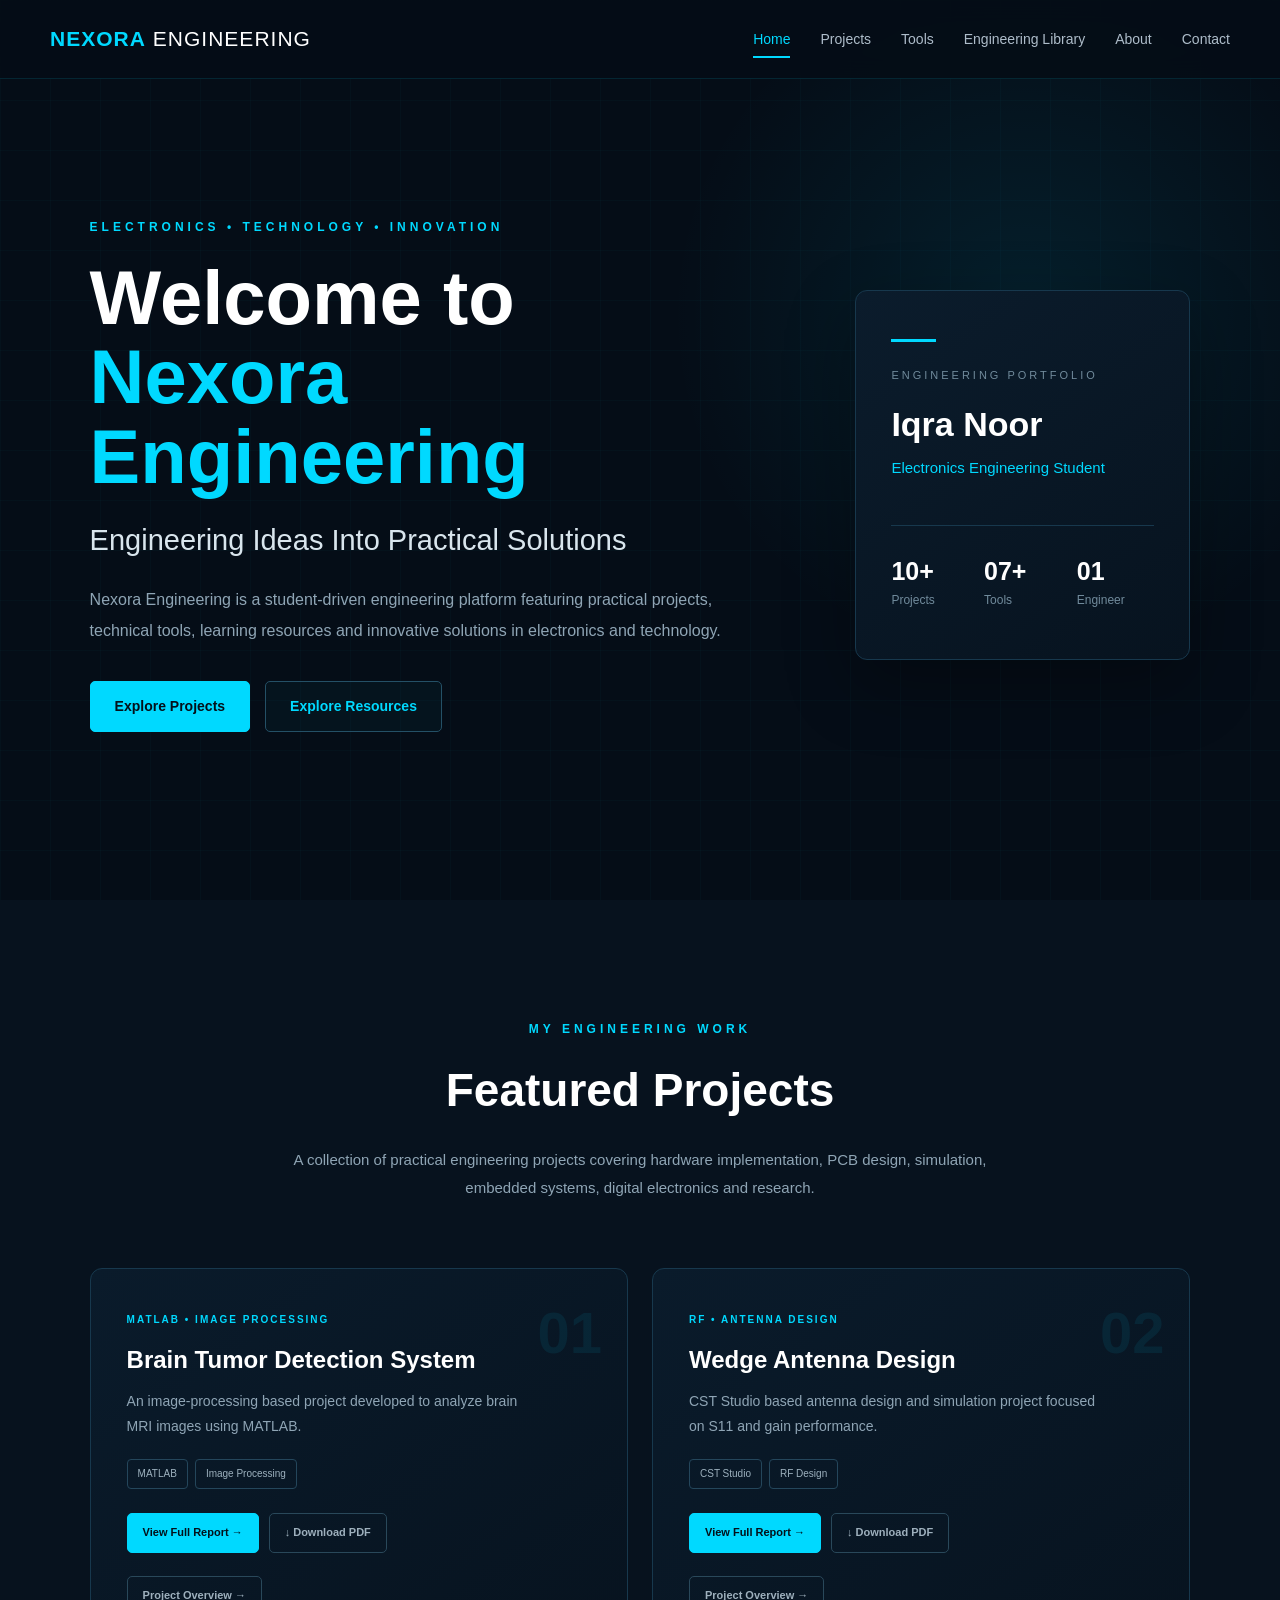
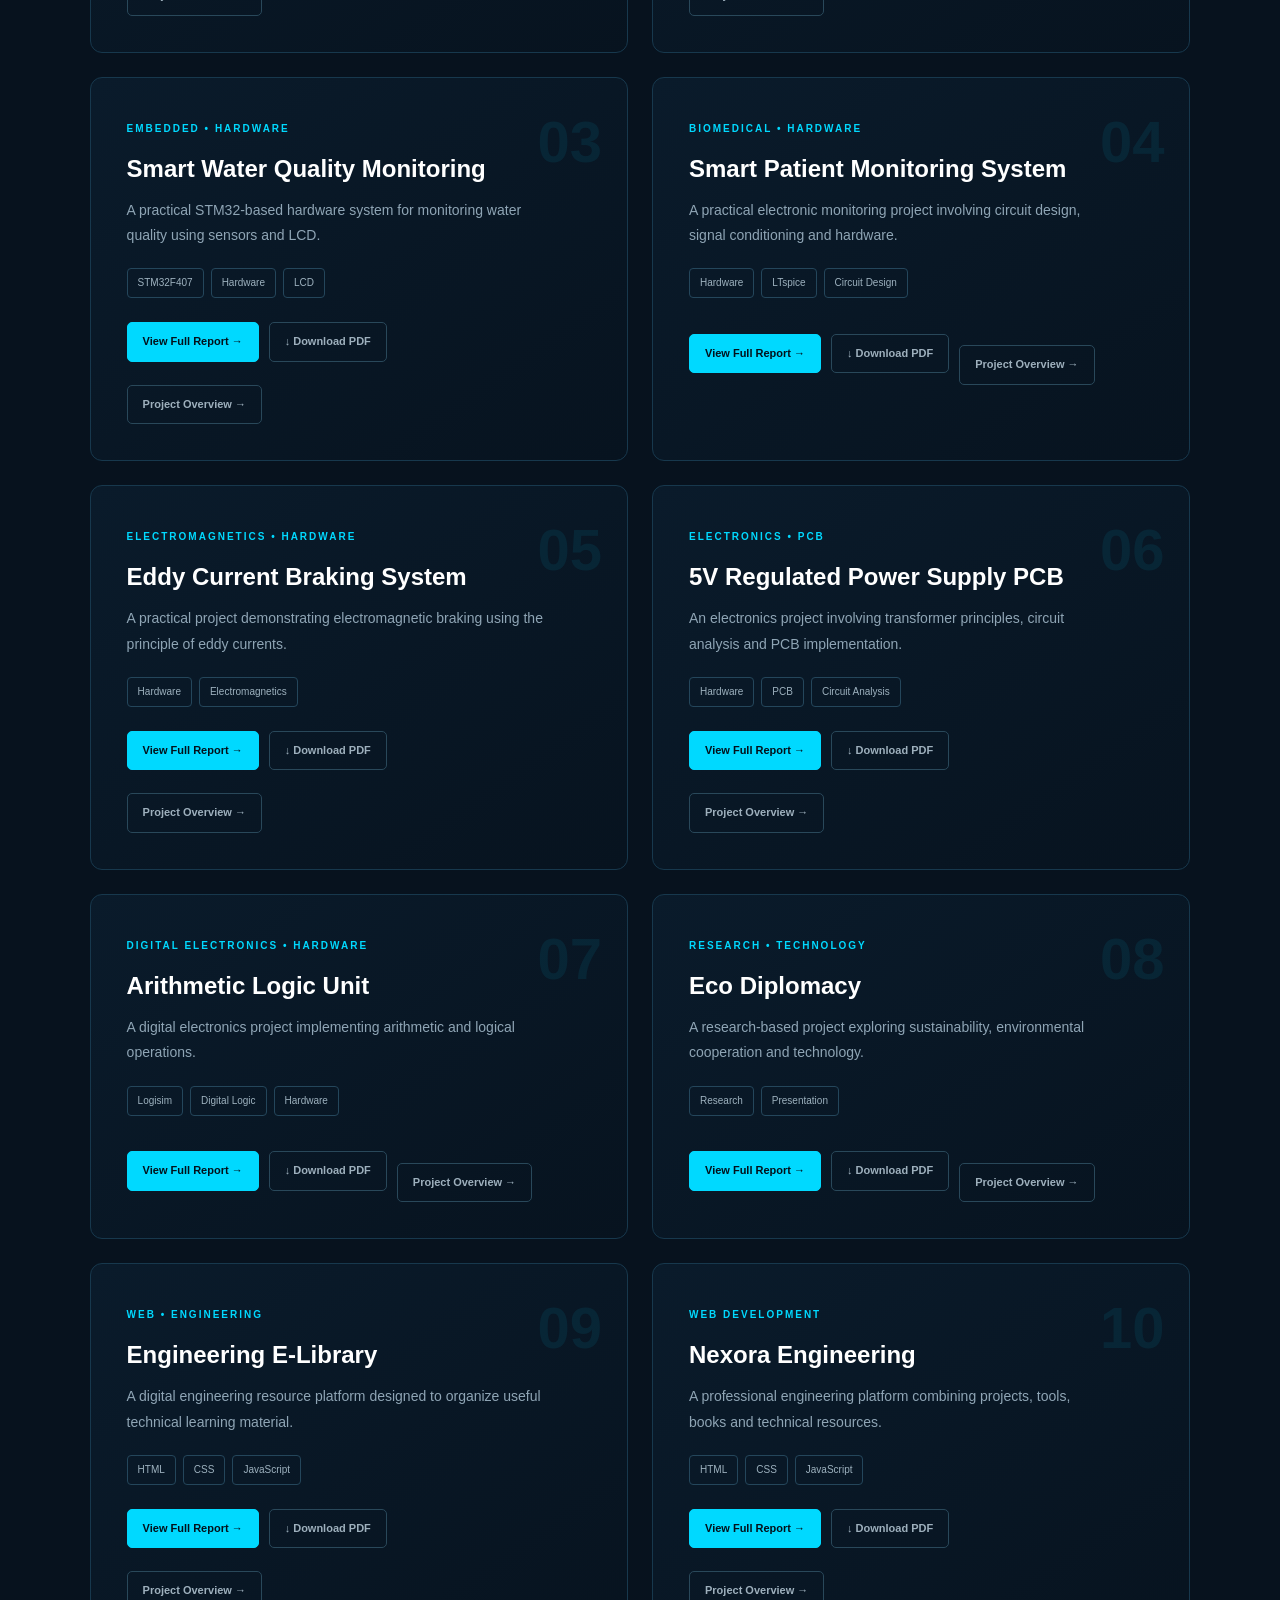
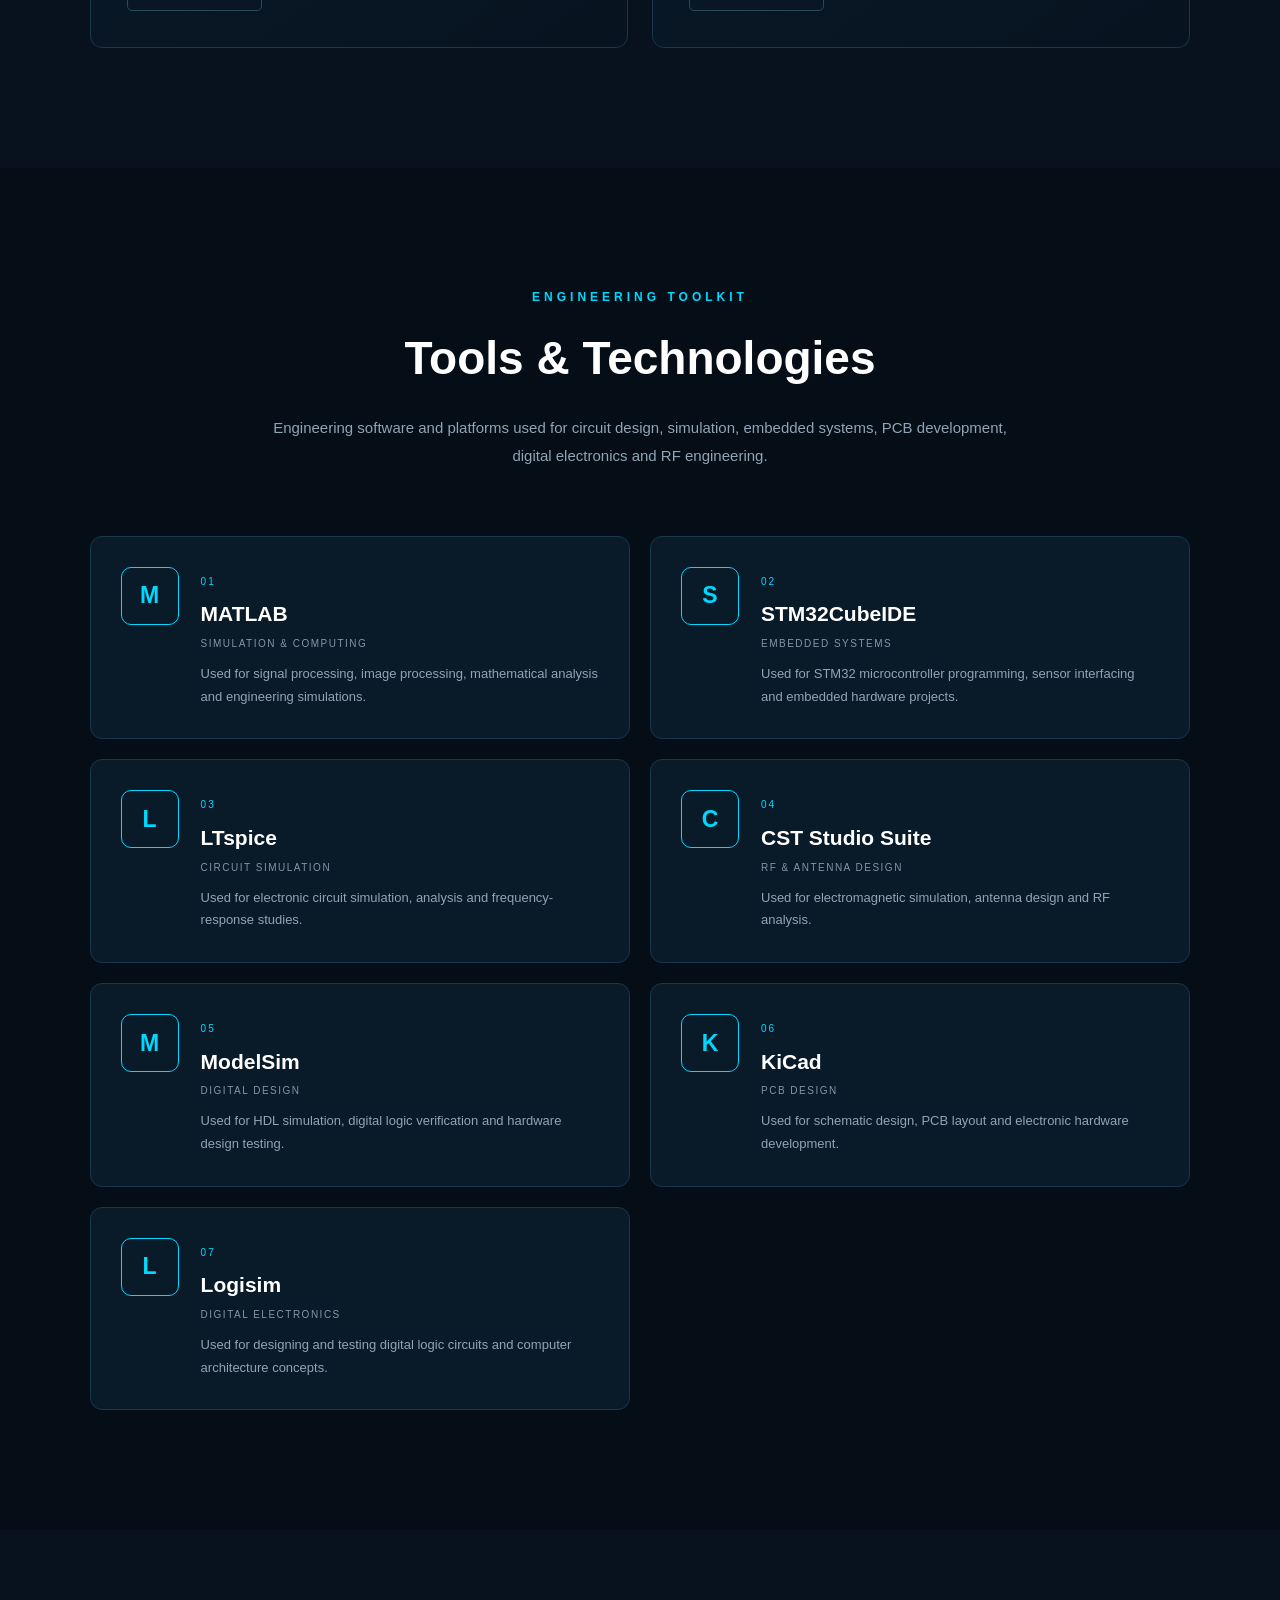
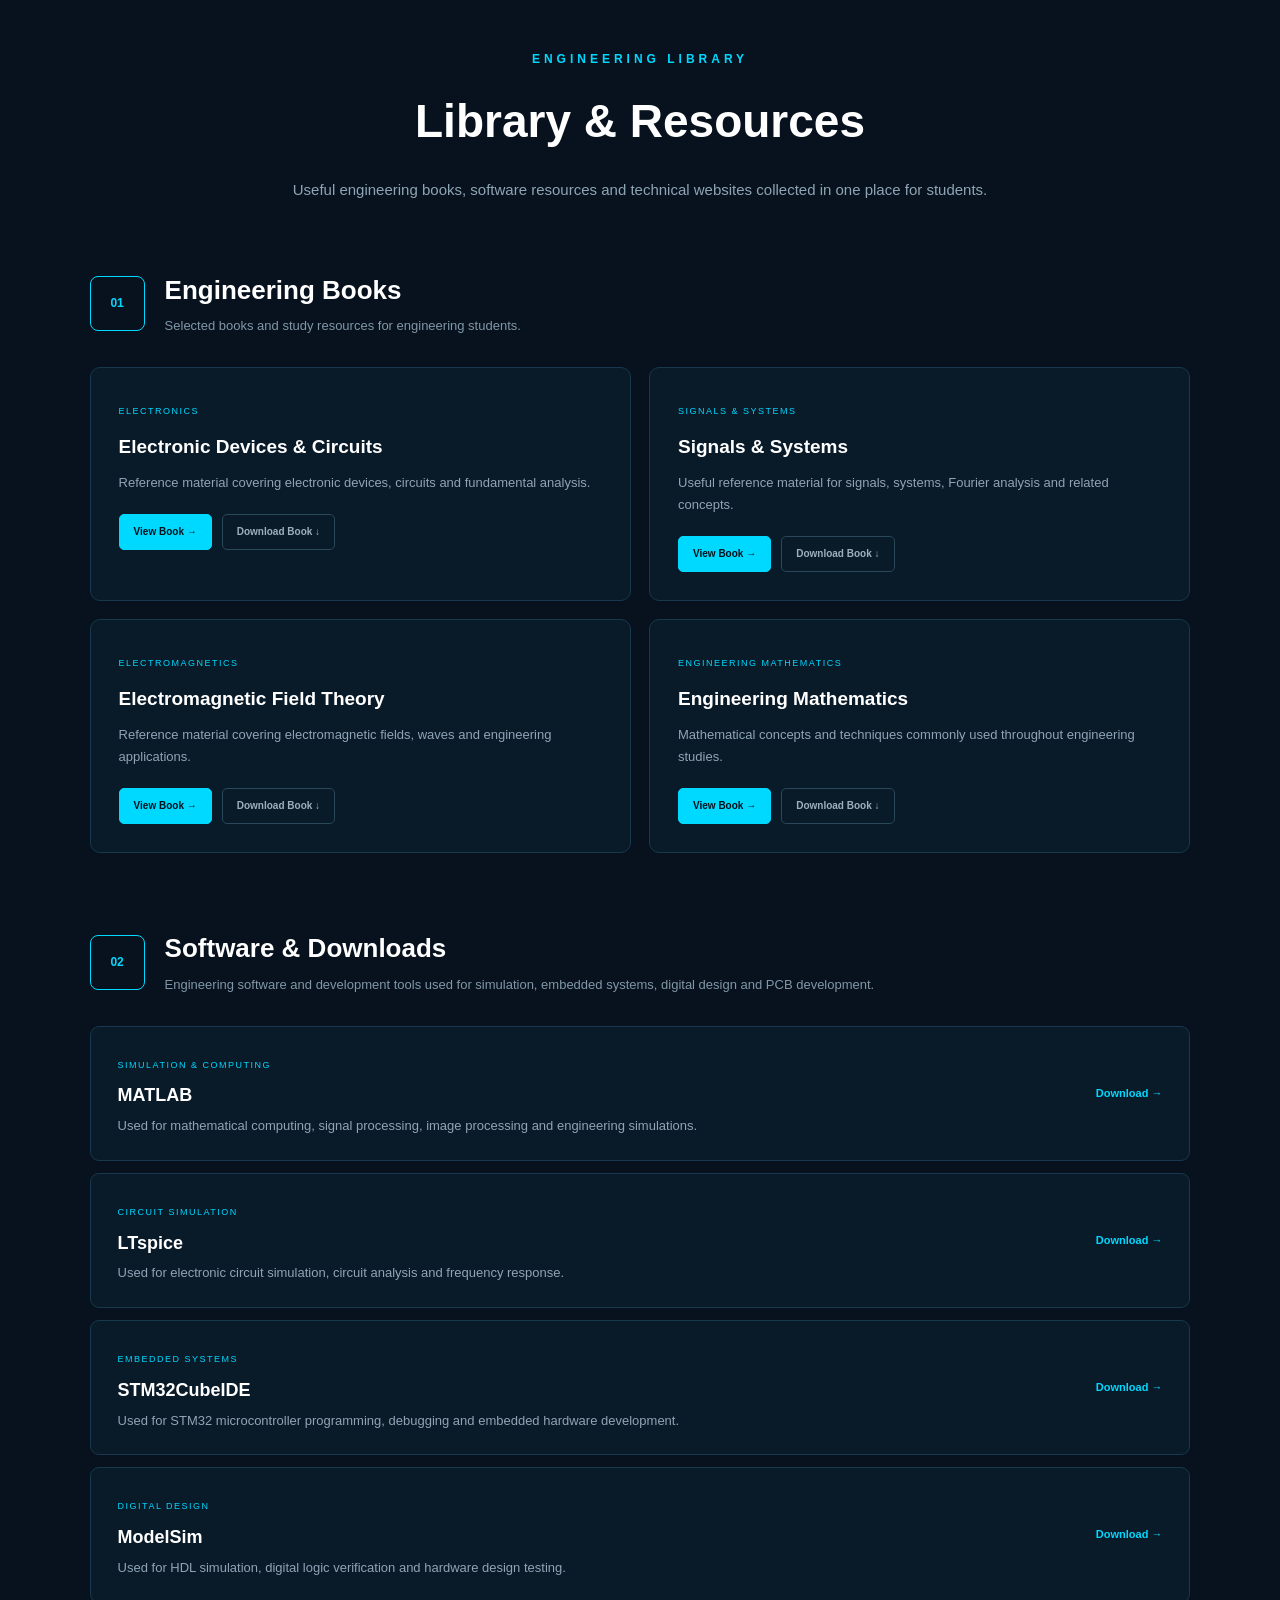
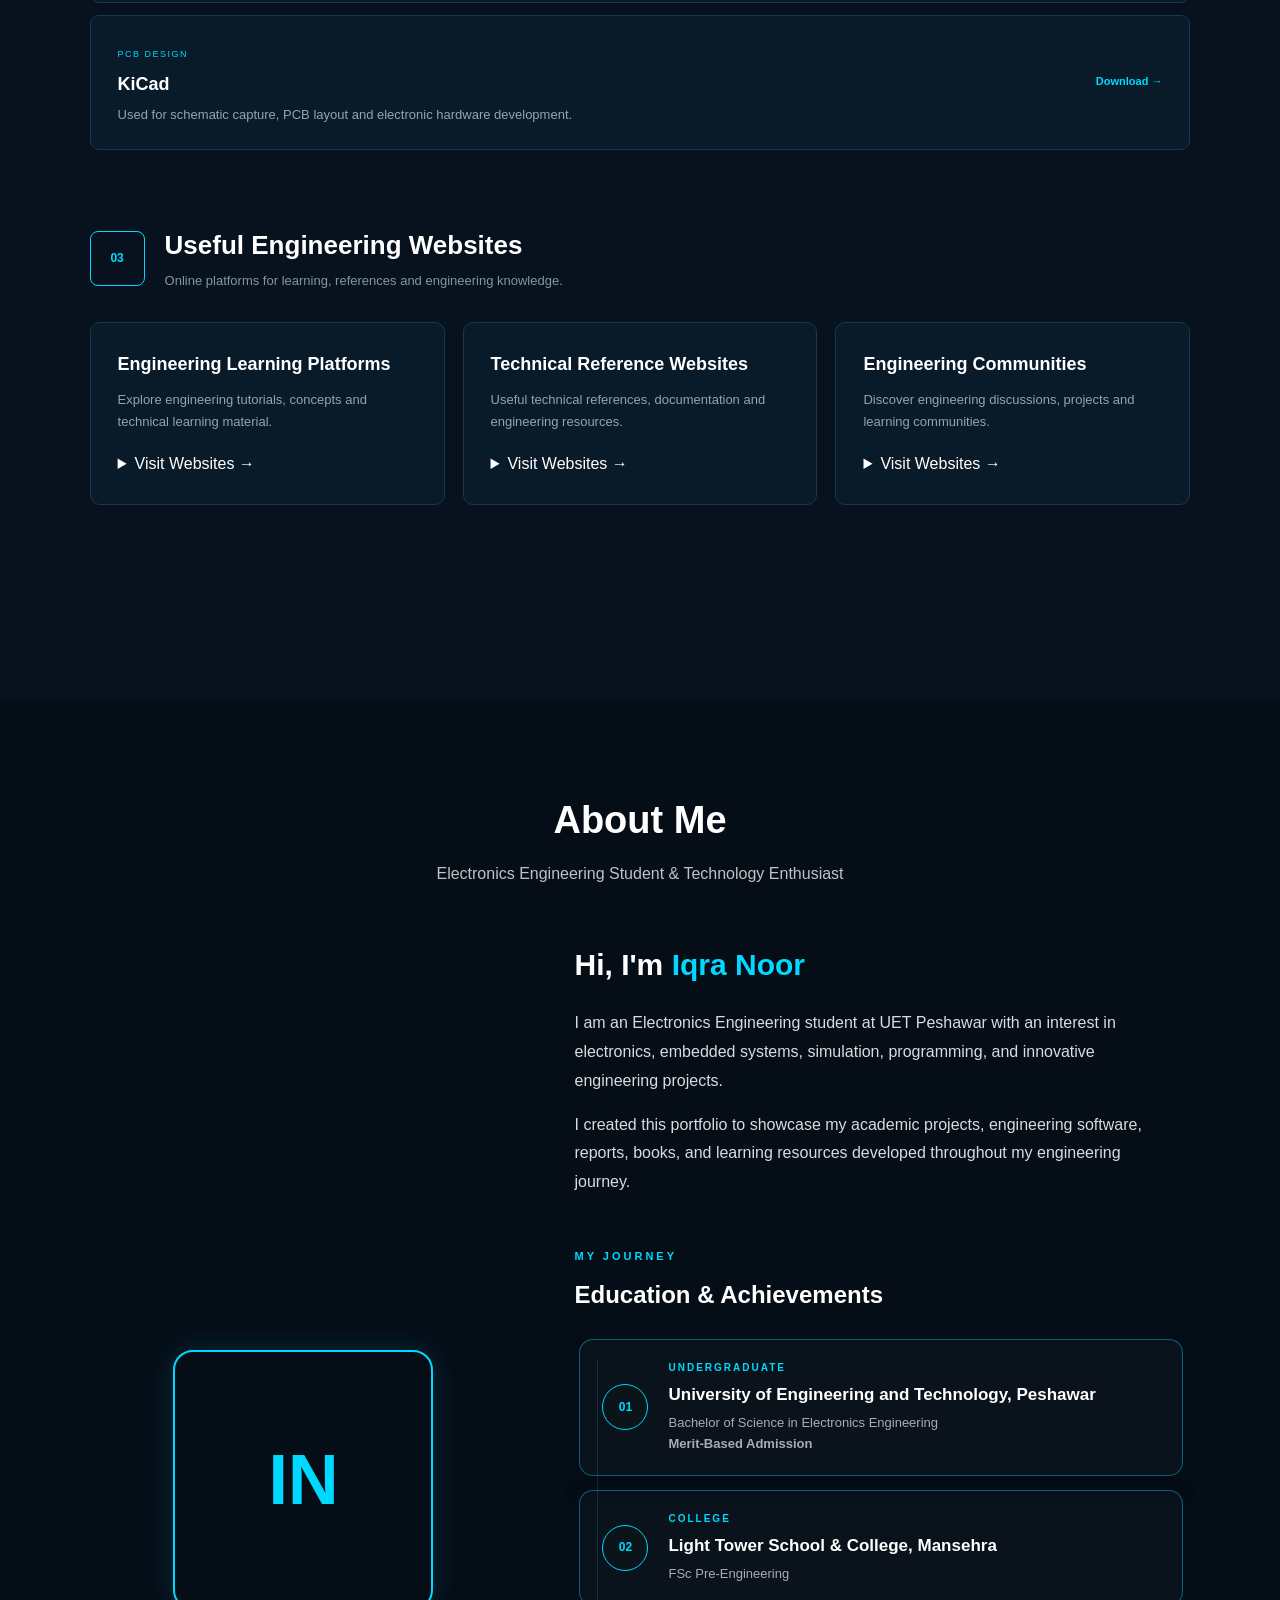
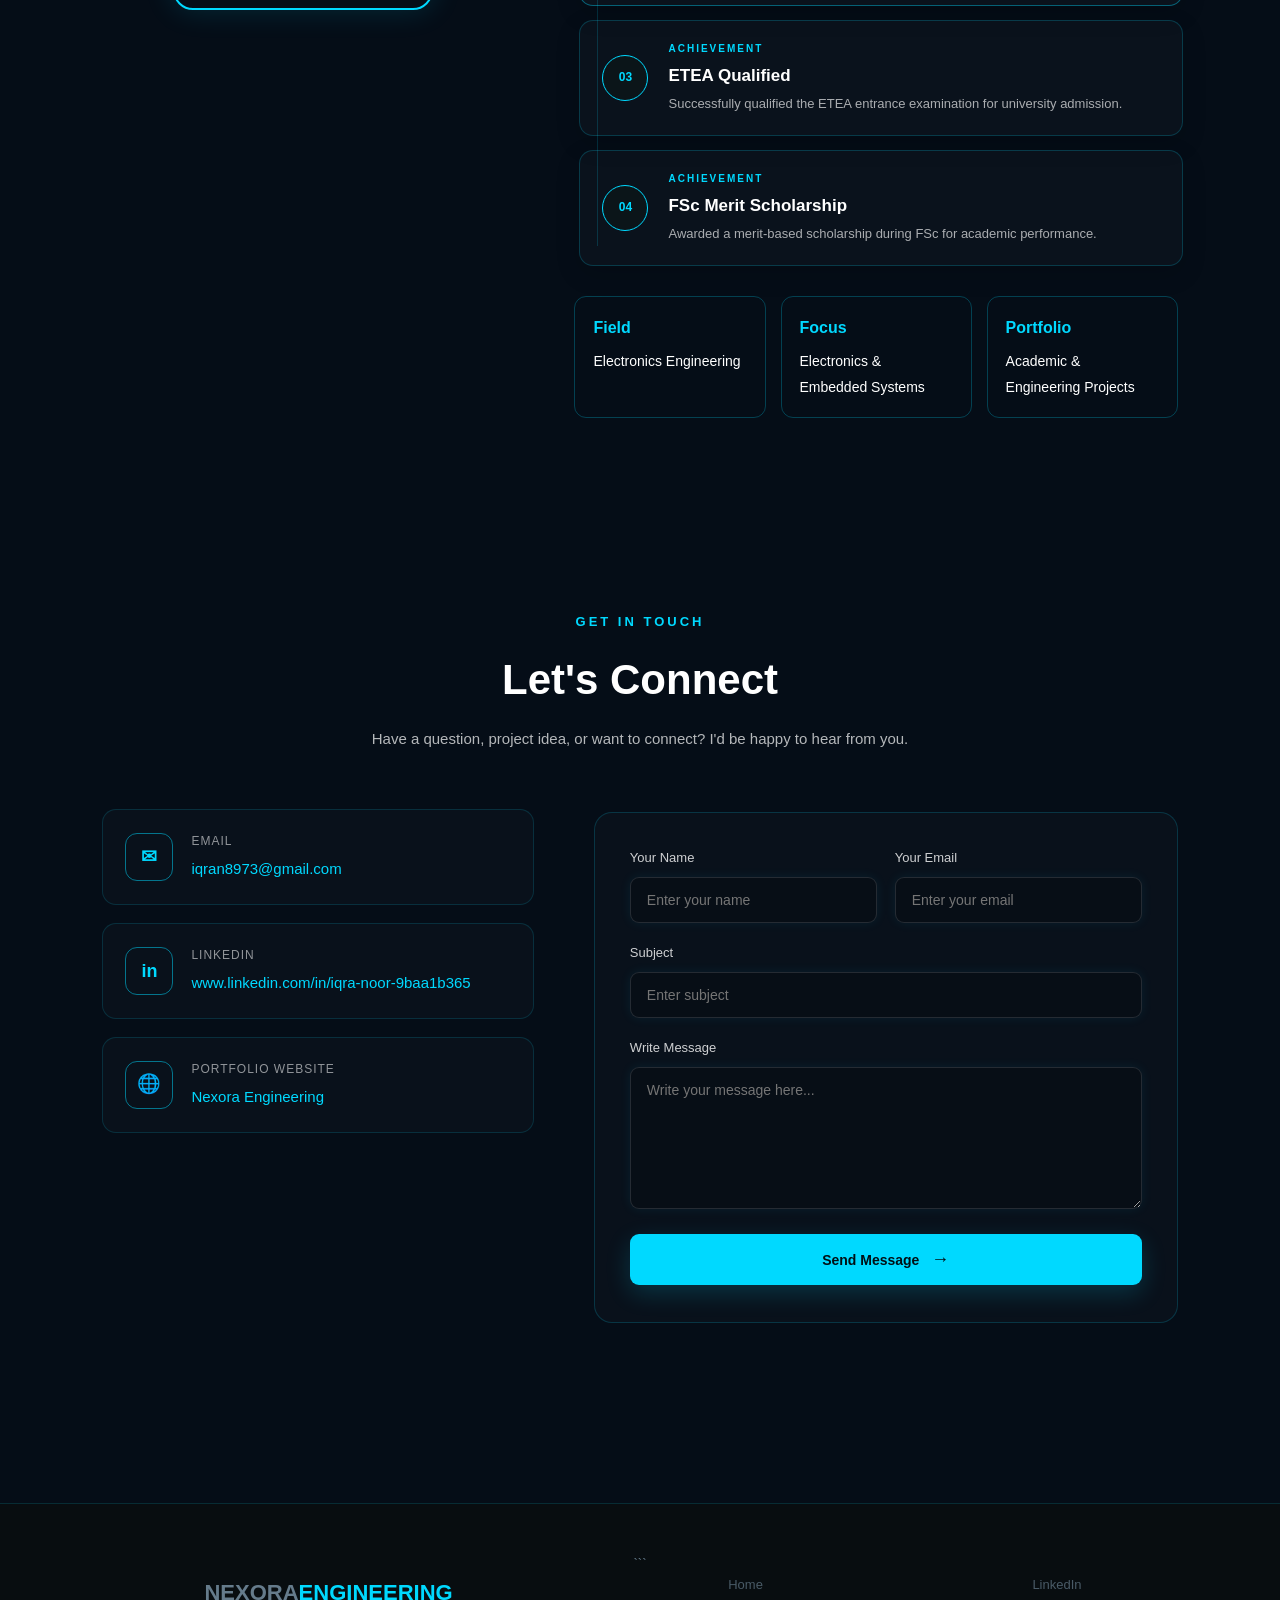
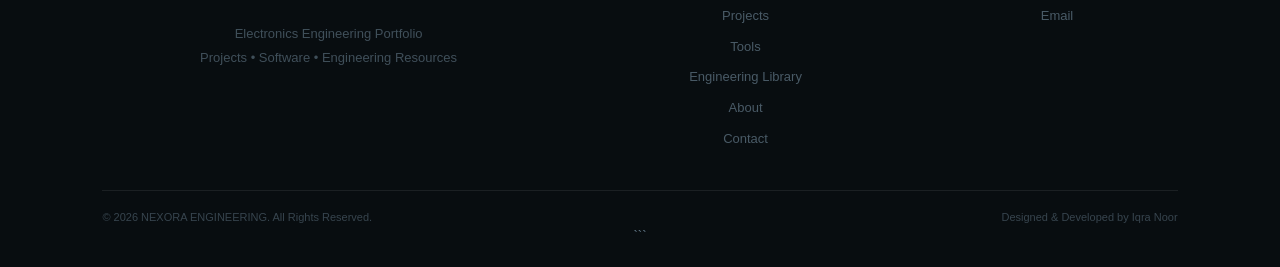
==== index.html @ a0adbb75 "Update index.html" ====
<!DOCTYPE html>
<html lang="en">

<head>
    <meta charset="UTF-8">

    <meta name="viewport" content="width=device-width, initial-scale=1.0">

    <title>Nexora Engineering | Electronics & Technology</title>

    <link rel="stylesheet" href="style.css">
</head>

<body>

    <!-- ================= NAVIGATION ================= -->

    <header class="navbar">

        <div class="nav-container">

            <a href="#home" class="logo">
                NEXORA<span>ENGINEERING</span>
            </a>

            <nav class="nav-menu">

                <a href="#home" class="active">Home</a>

                <a href="#projects">Projects</a>

                <a href="#tools">Tools</a>

                <a href="#library">Engineering Library</a>

                <a href="#about">About</a>

                <a href="#contact">Contact</a>

            </nav>

            <button class="menu-btn" id="menuBtn">
                ☰
            </button>

        </div>

    </header>


    <!-- ================= HOME ================= -->

    <main>

        <section id="home" class="hero">

            <div class="hero-container">

                <div class="hero-content">

                    <p class="hero-label">
                        ELECTRONICS • TECHNOLOGY • INNOVATION
                    </p>

                    <h1>
                        Welcome to
                        <span>Nexora Engineering</span>
                    </h1>

                    <h2>
                        Engineering Ideas Into Practical Solutions
                    </h2>

                    <p class="hero-text">
                        Nexora Engineering is a student-driven engineering
                        platform featuring practical projects, technical
                        tools, learning resources and innovative solutions
                        in electronics and technology.
                    </p>

                    <div class="hero-buttons">

                        <a href="#projects" class="btn primary-btn">
                            Explore Projects
                        </a>

                        <a href="#library" class="btn secondary-btn">
                            Explore Resources
                        </a>

                    </div>

                </div>


                <div class="hero-card">

                    <div class="hero-card-line"></div>

                    <p>ENGINEERING PORTFOLIO</p>

                    <h3>Iqra Noor</h3>

                    <h4>Electronics Engineering Student</h4>

                    <div class="hero-stats">

                        <div>
                            <strong>10+</strong>
                            <span>Projects</span>
                        </div>

                        <div>
                            <strong>07+</strong>
                            <span>Tools</span>
                        </div>

                        <div>
                            <strong>01</strong>
                            <span>Engineer</span>
                        </div>

                    </div>

                </div>

            </div>

        </section>


<!-- ================= PROJECTS ================= -->

<section id="projects" class="projects-section">

    <div class="section-heading">

        <p class="section-label">MY ENGINEERING WORK</p>

        <h2>Featured Projects</h2>

        <p>
            A collection of practical engineering projects covering
            hardware implementation, PCB design, simulation,
            embedded systems, digital electronics and research.
        </p>

    </div>


    <div class="projects-grid">


   <!-- PROJECT 01 -->

<article class="project-card">

    <div class="project-number">01</div>

    <div class="project-content">

        <span class="project-category">
            MATLAB • IMAGE PROCESSING
        </span>

        <h3>Brain Tumor Detection System</h3>

        <p>
            An image-processing based project developed to
            analyze brain MRI images using MATLAB.
        </p>

        <div class="project-tags">
            <span>MATLAB</span>
            <span>Image Processing</span>
        </div>

        <div class="report-buttons">

            <a href="reports/brain-tumor.pdf"
               target="_blank"
               class="report-view">
                View Full Report →
            </a>

            <a href="reports/brain-tumor.pdf"
               download
               class="report-download">
                ↓ Download PDF
            </a>

        </div>

        <!-- PROJECT OVERVIEW BUTTON -->
    <a href="project-overviews/brain-tumor.html"
   class="project-overview-btn">
    Project Overview →
</a>

    </div>

</article>
        <!-- PROJECT 02 -->

        <article class="project-card">

            <div class="project-number">02</div>

            <div class="project-content">

                <span class="project-category">
                    RF • ANTENNA DESIGN
                </span>

                <h3>Wedge Antenna Design</h3>

                <p>
                    CST Studio based antenna design and simulation
                    project focused on S11 and gain performance.
                </p>

                <div class="project-tags">
                    <span>CST Studio</span>
                    <span>RF Design</span>
                </div>

                <div class="report-buttons">
    <a href="reports/wedge-antenna.pdf" class="report-view" target="_blank">
        View Full Report →
    </a>

    <a href="reports/wedge-antenna.pdf" class="report-download" download>
        ↓ Download PDF
    </a>
</div>

<a href="project-overviews/wedge-antenna.html"
   class="project-overview-btn">
    Project Overview →
</a>
</article>

       <!-- PROJECT 03 -->

        <article class="project-card">

            <div class="project-number">03</div>

            <div class="project-content">

                <span class="project-category">
                    EMBEDDED • HARDWARE
                </span>

                <h3>Smart Water Quality Monitoring</h3>

                <p>
                    A practical STM32-based hardware system for
                    monitoring water quality using sensors and LCD.
                </p>

                <div class="project-tags">
                    <span>STM32F407</span>
                    <span>Hardware</span>
                    <span>LCD</span>
                </div>

                <div class="report-buttons">

                    <a href="reports/water-quality.pdf.docx"
                       target="_blank"
                       class="report-view">
                        View Full Report →
                    </a>

                    <a href="reports/water-quality.pdf.docx"
                       download
                       class="report-download">
                        ↓ Download PDF
                    </a>

                </div>
                <a href="project-overviews/water-quality.html"
   class="project-overview-btn">
    Project Overview →
</a>

    </div>
        </article>

        <!-- PROJECT 04 -->

        <article class="project-card">

            <div class="project-number">04</div>

            <div class="project-content">

                <span class="project-category">
                    BIOMEDICAL • HARDWARE
                </span>

                <h3>Smart Patient Monitoring System</h3>

                <p>
                    A practical electronic monitoring project involving
                    circuit design, signal conditioning and hardware.
                </p>

                <div class="project-tags">
                    <span>Hardware</span>
                    <span>LTspice</span>
                    <span>Circuit Design</span>
                </div>

                <div class="report-buttons">

                    <a href="reports/patient-monitoring.pdf.pdff"
                       target="_blank"
                       class="report-view">
                        View Full Report →
                    </a>

                    <a href="reports/patient-monitoring.pdf.pdf"
                       download
                       class="report-download">
                        ↓ Download PDF
                    </a>

<a href="project-overviews/patient-monitoring.html"
   class="project-overview-btn">
    Project Overview →
</a>
        </div>

        </article>


        <!-- PROJECT 05 -->

        <article class="project-card">

            <div class="project-number">05</div>

            <div class="project-content">

                <span class="project-category">
                    ELECTROMAGNETICS • HARDWARE
                </span>

                <h3>Eddy Current Braking System</h3>

                <p>
                    A practical project demonstrating electromagnetic
                    braking using the principle of eddy currents.
                </p>

                <div class="project-tags">
                    <span>Hardware</span>
                    <span>Electromagnetics</span>
                </div>

                <div class="report-buttons">

                    <a href="reports/eddy-current.pdf.pdf"
                       target="_blank"
                       class="report-view">
                        View Full Report →
                    </a>

                    <a href="reports/eddy-current.pdf.pdf"
                       download
                       class="report-download">
                        ↓ Download PDF
                    </a>

                </div>
                <a href="project-overviews/eddy-current.html"
   class="project-overview-btn">
    Project Overview →
</a>

      </div>

        </article>


        <!-- PROJECT 06 -->

        <article class="project-card">

            <div class="project-number">06</div>

            <div class="project-content">

                <span class="project-category">
                    ELECTRONICS • PCB
                </span>

                <h3>5V Regulated Power Supply PCB</h3>

                <p>
                    An electronics project involving transformer
                    principles, circuit analysis and PCB implementation.
                </p>

                <div class="project-tags">
                    <span>Hardware</span>
                    <span>PCB</span>
                    <span>Circuit Analysis</span>
                </div>

                <div class="report-buttons">

                    <a href="reports/5v-regulated-power-supply.pdf.docx"
                       target="_blank"
                       class="report-view">
                        View Full Report →
                    </a>

                    <a href="reports/5v-regulated-power-supply.pdf.docx"
                       download
                       class="report-download">
                        ↓ Download PDF
                    </a>

                </div>
               <a href="project-overviews/power-supply.html"
   class="project-overview-btn">
    Project Overview →
</a>

   </div>

        </article>

        <!-- PROJECT 07 -->

        <article class="project-card">

            <div class="project-number">07</div>

            <div class="project-content">

                <span class="project-category">
                    DIGITAL ELECTRONICS • HARDWARE
                </span>

                <h3>Arithmetic Logic Unit</h3>

                <p>
                    A digital electronics project implementing
                    arithmetic and logical operations.
                </p>

                <div class="project-tags">
                    <span>Logisim</span>
                    <span>Digital Logic</span>
                    <span>Hardware</span>
                </div>

                <div class="report-buttons">

                    <a href="reports/alu.pdf.pdf"
                       target="_blank"
                       class="report-view">
                        View Full Report →
                    </a>

                    <a href="reports/alu.pdf.pdf"
                       download
                       class="report-download">
                        ↓ Download PDF
                    </a>

               <a href="project-overviews/alu.html"
   class="project-overview-btn">
    Project Overview →
</a>
      </div>
        </article>

        <!-- PROJECT 08 -->

        <article class="project-card">

            <div class="project-number">08</div>

            <div class="project-content">

                <span class="project-category">
                    RESEARCH • TECHNOLOGY
                </span>

                <h3>Eco Diplomacy</h3>

                <p>
                    A research-based project exploring sustainability,
                    environmental cooperation and technology.
                </p>

                <div class="project-tags">
                    <span>Research</span>
                    <span>Presentation</span>
                </div>

                <div class="report-buttons">

                    <a href="reports/eco-diplomacy.pdf.docx"
                       target="_blank"
                       class="report-view">
                        View Full Report →
                    </a>

                    <a href="reports/eco-diplomacy.pdf.docx"
                       download
                       class="report-download">
                        ↓ Download PDF
                    </a>

              <a href="project-overviews/eco-diplomacy.html"
   class="project-overview-btn">
    Project Overview →
</a>
      </div>

        </article>

        <!-- PROJECT 09 -->

        <article class="project-card">

            <div class="project-number">09</div>

            <div class="project-content">

                <span class="project-category">
                    WEB • ENGINEERING
                </span>

                <h3>Engineering E-Library</h3>

                <p>
                    A digital engineering resource platform designed
                    to organize useful technical learning material.
                </p>

                <div class="project-tags">
                    <span>HTML</span>
                    <span>CSS</span>
                    <span>JavaScript</span>
                </div>

                <div class="report-buttons">

                    <a href="reports/e-library.pdf.docx"
                       target="_blank"
                       class="report-view">
                        View Full Report →
                    </a>

                    <a href="reports/e-library.pdf.docx"
                       download
                       class="report-download">
                        ↓ Download PDF
                    </a>

                </div>
                <a href="project-overviews/e-library.html"
   class="project-overview-btn">
    Project Overview →
</a>
           </div>

        </article>

        <!-- PROJECT 10 -->

        <article class="project-card">

            <div class="project-number">10</div>

            <div class="project-content">

                <span class="project-category">
                    WEB DEVELOPMENT
                </span>

                <h3>Nexora Engineering</h3>

                <p>
                    A professional engineering platform combining
                    projects, tools, books and technical resources.
                </p>

                <div class="project-tags">
                    <span>HTML</span>
                    <span>CSS</span>
                    <span>JavaScript</span>
                </div>

                <div class="report-buttons">

                    <a href="reports/nexora-engineering.pdf.pdf"
                       target="_blank"
                       class="report-view">
                        View Full Report →
                    </a>

                    <a href="reports/nexora-engineering.pdf.pdf"
                       download
                       class="report-download">
                        ↓ Download PDF
                    </a>

                </div>
                <a href="project-overviews/nexora-engineering.html"
   class="project-overview-btn">
    Project Overview →
</a>
           </div>

        </article>

    </div>

</section>
<!-- ================= TOOLS ================= -->

<section id="tools" class="tools-section">

    <div class="section-heading">

        <p class="section-label">ENGINEERING TOOLKIT</p>

        <h2>Tools & Technologies</h2>

        <p>
            Engineering software and platforms used for circuit design,
            simulation, embedded systems, PCB development, digital
            electronics and RF engineering.
        </p>

    </div>


    <div class="tools-grid">


        <!-- MATLAB -->

        <div class="tool-card">

            <div class="tool-icon">M</div>

            <div class="tool-info">

                <span>01</span>

                <h3>MATLAB</h3>

                <small>Simulation & Computing</small>

                <p>
                    Used for signal processing, image processing,
                    mathematical analysis and engineering simulations.
                </p>

            </div>

        </div>


        <!-- STM32 -->

        <div class="tool-card">

            <div class="tool-icon">S</div>

            <div class="tool-info">

                <span>02</span>

                <h3>STM32CubeIDE</h3>

                <small>Embedded Systems</small>

                <p>
                    Used for STM32 microcontroller programming,
                    sensor interfacing and embedded hardware projects.
                </p>

            </div>

        </div>


        <!-- LTSPICE -->

        <div class="tool-card">

            <div class="tool-icon">L</div>

            <div class="tool-info">

                <span>03</span>

                <h3>LTspice</h3>

                <small>Circuit Simulation</small>

                <p>
                    Used for electronic circuit simulation,
                    analysis and frequency-response studies.
                </p>

            </div>

        </div>


        <!-- CST -->

        <div class="tool-card">

            <div class="tool-icon">C</div>

            <div class="tool-info">

                <span>04</span>

                <h3>CST Studio Suite</h3>

                <small>RF & Antenna Design</small>

                <p>
                    Used for electromagnetic simulation,
                    antenna design and RF analysis.
                </p>

            </div>

        </div>


        <!-- MODELSIM -->

        <div class="tool-card">

            <div class="tool-icon">M</div>

            <div class="tool-info">

                <span>05</span>

                <h3>ModelSim</h3>

                <small>Digital Design</small>

                <p>
                    Used for HDL simulation, digital logic verification
                    and hardware design testing.
                </p>

            </div>

        </div>


        <!-- KICAD -->

        <div class="tool-card">

            <div class="tool-icon">K</div>

            <div class="tool-info">

                <span>06</span>

                <h3>KiCad</h3>

                <small>PCB Design</small>

                <p>
                    Used for schematic design, PCB layout and
                    electronic hardware development.
                </p>

            </div>

        </div>


        <!-- LOGISIM -->

        <div class="tool-card">

            <div class="tool-icon">L</div>

            <div class="tool-info">

                <span>07</span>

                <h3>Logisim</h3>

                <small>Digital Electronics</small>

                <p>
                    Used for designing and testing digital logic
                    circuits and computer architecture concepts.
                </p>

            </div>

        </div>

</section>

        <!-- ================= LIBRARY ================= -->

<section id="library" class="library-section">

    <div class="section-heading">

        <p class="section-label">ENGINEERING LIBRARY</p>

        <h2>Library & Resources</h2>

        <p>
            Useful engineering books, software resources and
            technical websites collected in one place for students.
        </p>

    </div>

    
<!-- ================= ENGINEERING BOOKS ================= -->

<div class="library-block">

    <div class="library-title">

        <span>01</span>

        <div>
            <h3>Engineering Books</h3>

            <p>
                Selected books and study resources for engineering students.
            </p>
        </div>

    </div>


    <div class="library-grid">

        <!-- BOOK 01 -->

        <div class="library-card">

            <span class="library-category">
                ELECTRONICS
            </span>

            <h4>Electronic Devices & Circuits</h4>

            <p>
                Reference material covering electronic devices,
                circuits and fundamental analysis.
            </p>

            <div class="book-actions">

                <a href="https://drive.google.com/file/d/1Z5Tu-AzJ3ggFacgj6YbMII2z-GPj_6rp/view?usp=sharing"
                   class="library-btn"
                   target="_blank">
                    View Book →
                </a>

                <a href="https://drive.google.com/file/d/1Z5Tu-AzJ3ggFacgj6YbMII2z-GPj_6rp/view?usp=sharing"
                   class="download-book"
                   target="_blank">
                    Download Book ↓
                </a>

            </div>

        </div>


        <!-- BOOK 02 -->

        <div class="library-card">

            <span class="library-category">
                SIGNALS & SYSTEMS
            </span>

            <h4>Signals & Systems</h4>

            <p>
                Useful reference material for signals, systems,
                Fourier analysis and related concepts.
            </p>

            <div class="book-actions">

                <a href="https://docs.google.com/document/d/1BFuLdT1NKD165Jg7s27x02BlvxGiDI7i/edit?usp=drive_link"
                   class="library-btn"
                   target="_blank">
                    View Book →
                </a>

                <a href="https://docs.google.com/document/d/1BFuLdT1NKD165Jg7s27x02BlvxGiDI7i/edit?usp=drive_link"
                   class="download-book"
                   target="_blank">
                    Download Book ↓
                </a>

            </div>

        </div>


        <!-- BOOK 03 -->

        <div class="library-card">

            <span class="library-category">
                ELECTROMAGNETICS
            </span>

            <h4>Electromagnetic Field Theory</h4>

            <p>
                Reference material covering electromagnetic fields,
                waves and engineering applications.
            </p>

            <div class="book-actions">

                <a href="https://drive.google.com/file/d/1EoD9AALB1vq0pfVKBNa6gJX8BEBH663c/view?usp=drive_link"
                   class="library-btn"
                   target="_blank">
                    View Book →
                </a>

                <a href="https://drive.google.com/file/d/1EoD9AALB1vq0pfVKBNa6gJX8BEBH663c/view?usp=drive_link"
                   class="download-book"
                   target="_blank">
                    Download Book ↓
                </a>

            </div>

        </div>


        <!-- BOOK 04 -->

        <div class="library-card">

            <span class="library-category">
                ENGINEERING MATHEMATICS
            </span>

            <h4>Engineering Mathematics</h4>

            <p>
                Mathematical concepts and techniques commonly
                used throughout engineering studies.
            </p>

            <div class="book-actions">

                <a href="https://drive.google.com/file/d/1kGww6DcljwEgh1xnJh5JxS9OkvJxeLTO/view?usp=drive_link"
                   class="library-btn"
                   target="_blank">
                    View Book →
                </a>

                <a href="https://drive.google.com/file/d/1kGww6DcljwEgh1xnJh5JxS9OkvJxeLTO/view?usp=drive_link"
                   class="download-book"
                   target="_blank">
                    Download Book ↓
                </a>

            </div>

        </div>

    </div>

</div>


        
               <!-- ================= SOFTWARE & DOWNLOADS ================= -->

<div class="library-block">

    <div class="library-title">

        <span>02</span>

        <div>
            <h3>Software & Downloads</h3>

            <p>
                Engineering software and development tools used for
                simulation, embedded systems, digital design and PCB development.
            </p>
        </div>

    </div>


    <div class="download-list">


        <!-- MATLAB -->

        <div class="download-card">

            <div>

                <span>SIMULATION & COMPUTING</span>

                <h4>MATLAB</h4>

                <p>
                    Used for mathematical computing, signal processing,
                    image processing and engineering simulations.
                </p>

            </div>

           <a href="https://www.mathworks.com/downloads/"
   target="_blank"
   rel="noopener noreferrer"
   class="download-btn">
    Download →
</a>

        </div>


        <!-- LTSPICE -->

        <div class="download-card">

            <div>

                <span>CIRCUIT SIMULATION</span>

                <h4>LTspice</h4>

                <p>
                    Used for electronic circuit simulation,
                    circuit analysis and frequency response.
                </p>

            </div>

            <a href="https://www.analog.com/en/resources/design-tools-and-calculators/ltspice-simulator.html"
   target="_blank"
   rel="noopener noreferrer"
   class="download-btn">
    Download →
</a>

        </div>


        <!-- STM32 -->

        <div class="download-card">

            <div>

                <span>EMBEDDED SYSTEMS</span>

                <h4>STM32CubeIDE</h4>

                <p>
                    Used for STM32 microcontroller programming,
                    debugging and embedded hardware development.
                </p>

            </div>
            <a href="https://www.st.com/en/development-tools/stm32cubeide.html"
   target="_blank"
   rel="noopener noreferrer"
   class="download-btn">
    Download →
</a>

        </div>


        <!-- MODELSIM -->

        <div class="download-card">

            <div>

                <span>DIGITAL DESIGN</span>

                <h4>ModelSim</h4>

                <p>
                    Used for HDL simulation, digital logic verification
                    and hardware design testing.
                </p>

            </div>

           <a href="https://eda.sw.siemens.com/en-US/ic/questa/simulation/"
   target="_blank"
   rel="noopener noreferrer"
   class="download-btn">
    Download →
</a>

        </div>


        <!-- KICAD -->

        <div class="download-card">

            <div>

                <span>PCB DESIGN</span>

                <h4>KiCad</h4>

                <p>
                    Used for schematic capture, PCB layout and
                    electronic hardware development.
                </p>

            </div>

           <a href="https://www.kicad.org/download/"
   target="_blank"
   rel="noopener noreferrer"
   class="download-btn">
    Download →
</a>

        </div>


    </div>

</div>

<!-- ================= WEBSITES ================= -->

<div class="library-block">

<div class="library-title">

    <span>03</span>

    <div>
        <h3>Useful Engineering Websites</h3>

        <p>
            Online platforms for learning, references and
            engineering knowledge.
        </p>
    </div>

</div>


<div class="website-grid">


    <!-- ================= ENGINEERING LEARNING ================= -->

    <div class="library-website">

        <h4>Engineering Learning Platforms</h4>

        <p>
            Explore engineering tutorials, concepts and
            technical learning material.
        </p>

        <details>
            <summary>Visit Websites →</summary>

            <div class="website-links">

                <a href="https://www.mathworks.com/"
                   target="_blank"
                   rel="noopener noreferrer">
                    MathWorks →
                </a>

                <a href="https://www.allaboutcircuits.com/"
                   target="_blank"
                   rel="noopener noreferrer">
                    All About Circuits →
                </a>

                <a href="https://www.electronics-tutorials.ws/"
                   target="_blank"
                   rel="noopener noreferrer">
                    Electronics Tutorials →
                </a>

            </div>

        </details>

    </div>


    <!-- ================= TECHNICAL REFERENCES ================= -->

    <div class="library-website">

        <h4>Technical Reference Websites</h4>

        <p>
            Useful technical references, documentation
            and engineering resources.
        </p>

        <details>
            <summary>Visit Websites →</summary>

            <div class="website-links">

                <a href="https://www.st.com/"
                   target="_blank"
                   rel="noopener noreferrer">
                    STMicroelectronics →
                </a>

                <a href="https://www.analog.com/"
                   target="_blank"
                   rel="noopener noreferrer">
                    Analog Devices →
                </a>

                <a href="https://www.ti.com/"
                   target="_blank"
                   rel="noopener noreferrer">
                    Texas Instruments →
                </a>

            </div>

        </details>

    </div>


    <!-- ================= ENGINEERING COMMUNITIES ================= -->

    <div class="library-website">

        <h4>Engineering Communities</h4>

        <p>
            Discover engineering discussions, projects
            and learning communities.
        </p>

        <details>
            <summary>Visit Websites →</summary>

            <div class="website-links">

                <a href="https://electronics.stackexchange.com/"
                   target="_blank"
                   rel="noopener noreferrer">
                    Electronics Stack Exchange →
                </a>

                <a href="https://www.edaboard.com/"
                   target="_blank"
                   rel="noopener noreferrer">
                    EDAboard →
                </a>

                <a href="https://www.reddit.com/r/ECE/"
                   target="_blank"
                   rel="noopener noreferrer">
                    Reddit ECE Community →
                </a>

            </div>

        </details>

    </div>


</div>

</div>

</section>


<!-- ================= ABOUT SECTION ================= -->

<section id="about" class="about-section">


<div class="section-title">
    <h2>About Me</h2>
    <p>Electronics Engineering Student &amp; Technology Enthusiast</p>
</div>

<div class="about-container">

    <!-- ABOUT IMAGE -->
    <div class="about-image">

        <div class="about-image-box">
            <span>IN</span>
        </div>

    </div>


    <!-- ABOUT CONTENT -->
    <div class="about-content">

        <h3>Hi, I'm <span>Iqra Noor</span></h3>

        <p>
            I am an Electronics Engineering student at
            UET Peshawar with an interest in electronics,
            embedded systems, simulation, programming, and
            innovative engineering projects.
        </p>

        <p>
            I created this portfolio to showcase my academic
            projects, engineering software, reports, books,
            and learning resources developed throughout my
            engineering journey.
        </p>

<!-- ================= EDUCATION & ACHIEVEMENTS ================= -->

<div class="education-section">

<div class="education-header">
    <span>MY JOURNEY</span>
    <h4>Education &amp; Achievements</h4>
</div>

<div class="education-timeline">

    <!-- UNIVERSITY -->
    <div class="education-card">

        <div class="education-number">01</div>

        <div class="education-card-content">

            <span class="education-level">UNDERGRADUATE</span>

            <h5>
                University of Engineering and Technology, Peshawar
            </h5>

            <p>
                Bachelor of Science in Electronics Engineering
                <br>
                <strong>Merit-Based Admission</strong>
            </p>

        </div>

    </div>


    <!-- FSc -->
    <div class="education-card">

        <div class="education-number">02</div>

        <div class="education-card-content">

            <span class="education-level">COLLEGE</span>

            <h5>
                Light Tower School &amp; College, Mansehra
            </h5>

            <p>
                FSc Pre-Engineering
            </p>

        </div>

    </div>


    <!-- ETEA -->
    <div class="education-card achievement-card">

        <div class="education-number">03</div>

        <div class="education-card-content">

            <span class="education-level">ACHIEVEMENT</span>

            <h5>ETEA Qualified</h5>

            <p>
                Successfully qualified the ETEA entrance examination
                for university admission.
            </p>

        </div>

    </div>


    <!-- SCHOLARSHIP -->
    <div class="education-card achievement-card">

        <div class="education-number">04</div>

        <div class="education-card-content">

            <span class="education-level">ACHIEVEMENT</span>

            <h5>FSc Merit Scholarship</h5>

            <p>
                Awarded a merit-based scholarship during FSc
                for academic performance.
            </p>

        </div>

    </div>

</div>


</div>

<!-- ================= END EDUCATION ================= -->

        <!-- BASIC INFORMATION -->

        <div class="about-info">

            <div>
                <strong>Field</strong>
                <span>Electronics Engineering</span>
            </div>

            <div>
                <strong>Focus</strong>
                <span>Electronics &amp; Embedded Systems</span>
            </div>

            <div>
                <strong>Portfolio</strong>
                <span>Academic &amp; Engineering Projects</span>
            </div>

        </div>

    </div>

</div>

</section>

<!-- ================= END ABOUT SECTION ================= -->

<!-- ================= PROFESSIONAL CONTACT SECTION ================= -->

<section id="contact" class="contact-section">

    <div class="contact-heading">
        <span>GET IN TOUCH</span>
        <h2>Let's Connect</h2>
        <p>
            Have a question, project idea, or want to connect?
            I'd be happy to hear from you.
        </p>
    </div>

    <div class="contact-wrapper">

        <!-- LEFT: CONTACT DETAILS -->
        <div class="contact-details">

            <!-- EMAIL -->
            <div class="contact-card">
    <div class="contact-card-icon">✉</div>

    <div>
        <span>Email</span>
        <a href="mailto:iqran8973@gmail.com">
            iqran8973@gmail.com
        </a>
    </div>
</div>
        
<!-- LINKEDIN -->
<div class="contact-card">
    <div class="contact-card-icon linkedin-icon">
        in
    </div>

    <div>
        <span>LinkedIn</span>

        <a href="https://www.linkedin.com/in/iqra-noor-9baa1b365/" 
           target="_blank">
            www.linkedin.com/in/iqra-noor-9baa1b365
        </a>
    </div>
</div>

            <!-- PORTFOLIO -->
            <div class="contact-card">

                <div class="contact-card-icon">
                    🌐
                </div>

                <div>
                    <span>Portfolio Website</span>

                    <a href="#" target="_blank">
                        Nexora Engineering
                    </a>
                </div>

            </div>

        </div>


        <!-- RIGHT: MESSAGE FORM -->
        <div class="professional-contact-form">

            <form>

                <div class="form-row">

                    <div class="input-box">

                        <label>Your Name</label>

                        <input
                            type="text"
                            name="name"
                            placeholder="Enter your name"
                            required
                        >

                    </div>


                    <div class="input-box">

                        <label>Your Email</label>

                        <input
                            type="email"
                            name="email"
                            placeholder="Enter your email"
                            required
                        >

                    </div>

                </div>


                <div class="input-box">

                    <label>Subject</label>

                    <input
                        type="text"
                        name="subject"
                        placeholder="Enter subject"
                        required
                    >

                </div>


                <div class="input-box">

                    <label>Write Message</label>

                    <textarea
                        name="message"
                        rows="7"
                        placeholder="Write your message here..."
                        required
                    ></textarea>

                </div>


                <button type="submit" class="send-message-btn">
                    Send Message
                    <span>→</span>
                </button>

            </form>

        </div>

    </div>

</section>

<!-- ================= END CONTACT SECTION ================= -->


    <!-- ================= FOOTER ================= -->

<footer class="footer">

```
<div class="footer-container">

    <div class="footer-brand">
        <h3>NEXORA<span>ENGINEERING</span></h3>

        <p>
            Electronics Engineering Portfolio
            <br>
            Projects • Software • Engineering Resources
        </p>
    </div>


    <div class="footer-links">

        <a href="#home">Home</a>
        <a href="#projects">Projects</a>
        <a href="#tools">Tools</a>
        <a href="#library">Engineering Library</a>
        <a href="#about">About</a>
        <a href="#contact">Contact</a>

    </div>


    <div class="footer-social">

        <a href="https://www.linkedin.com/in/iqra-noor-9baa1b365"
           target="_blank"
           rel="noopener noreferrer">
            LinkedIn
        </a>

        <a href="mailto:iqran8973@gmail.com">
            Email
        </a>

    </div>

</div>


<div class="footer-bottom">

    <p>
        © 2026 NEXORA ENGINEERING. All Rights Reserved.
    </p>

    <p>
        Designed &amp; Developed by Iqra Noor
    </p>

</div>
```

</footer>

<!-- ================= END FOOTER ================= -->
---- style.css ----
/* =====================================================
   NEXORA ENGINEERING
   PROFESSIONAL ENGINEERING WEBSITE
===================================================== */


/* ================= GLOBAL ================= */

* {
    margin: 0;
    padding: 0;
    box-sizing: border-box;
}

html {
    scroll-behavior: smooth;
}

body {
    font-family: Arial, Helvetica, sans-serif;
    background: #050d17;
    color: #ffffff;
    line-height: 1.6;
}

a {
    text-decoration: none;
}

section {
    scroll-margin-top: 80px;
}


/* ================= NAVBAR ================= */

.navbar {
    position: fixed;
    top: 0;
    left: 0;
    width: 100%;
    z-index: 1000;

    background: rgba(5, 13, 23, 0.94);
    border-bottom: 1px solid rgba(0, 217, 255, 0.12);

    backdrop-filter: blur(12px);
}

.nav-container {
    max-width: 1250px;
    height: 78px;
    margin: auto;
    padding: 0 35px;

    display: flex;
    align-items: center;
    justify-content: space-between;
}


/* LOGO */

.logo {
    color: #00d9ff;
    font-size: 21px;
    font-weight: 800;
    letter-spacing: 1px;
}

.logo span {
    color: #ffffff;
    margin-left: 7px;
    font-weight: 500;
}


/* NAV MENU */

.nav-menu {
    display: flex;
    align-items: center;
    gap: 30px;
}

.nav-menu a {
    color: #aebdca;
    font-size: 14px;
    font-weight: 500;

    position: relative;
    transition: 0.3s ease;
}

.nav-menu a::after {
    content: "";

    position: absolute;
    left: 0;
    bottom: -8px;

    width: 0;
    height: 2px;

    background: #00d9ff;

    transition: 0.3s ease;
}

.nav-menu a:hover,
.nav-menu a.active {
    color: #00d9ff;
}

.nav-menu a:hover::after,
.nav-menu a.active::after {
    width: 100%;
}


/* MOBILE MENU BUTTON */

.menu-btn {
    display: none;

    background: none;
    border: none;

    color: #00d9ff;
    font-size: 25px;

    cursor: pointer;
}


/* ================= HERO ================= */

.hero {
    min-height: 100vh;

    display: flex;
    align-items: center;

    padding: 130px 7% 80px;

    position: relative;
    overflow: hidden;

    background:
        radial-gradient(
            circle at 80% 35%,
            rgba(0, 217, 255, 0.09),
            transparent 30%
        ),
        #050d17;
}


/* subtle grid */

.hero::before {
    content: "";

    position: absolute;
    inset: 0;

    background-image:
        linear-gradient(
            rgba(0, 217, 255, 0.025) 1px,
            transparent 1px
        ),
        linear-gradient(
            90deg,
            rgba(0, 217, 255, 0.025) 1px,
            transparent 1px
        );

    background-size: 50px 50px;

    pointer-events: none;
}


.hero-container {
    max-width: 1200px;
    width: 100%;

    margin: auto;

    display: grid;
    grid-template-columns: 1.35fr 0.65fr;

    gap: 70px;

    align-items: center;

    position: relative;
    z-index: 2;
}


/* HERO CONTENT */

.hero-label {
    color: #00d9ff;

    font-size: 12px;
    font-weight: 700;

    letter-spacing: 4px;

    margin-bottom: 20px;
}

.hero h1 {
    font-size: clamp(45px, 6vw, 76px);

    line-height: 1.05;

    font-weight: 800;

    margin-bottom: 20px;
}

.hero h1 span {
    display: block;
    color: #00d9ff;
}

.hero h2 {
    color: #d9e5ed;

    font-size: clamp(20px, 2.5vw, 29px);

    font-weight: 500;

    margin-bottom: 22px;
}

.hero-text {
    max-width: 650px;

    color: #8fa5b5;

    font-size: 16px;

    line-height: 1.9;

    margin-bottom: 35px;
}


/* HERO BUTTONS */

.hero-buttons {
    display: flex;
    gap: 15px;
    flex-wrap: wrap;
}

.btn {
    display: inline-flex;

    align-items: center;
    justify-content: center;

    padding: 13px 24px;

    border-radius: 5px;

    font-size: 14px;
    font-weight: 700;

    transition: 0.3s ease;
}

.primary-btn {
    background: #00d9ff;
    color: #04101a;

    border: 1px solid #00d9ff;
}

.primary-btn:hover {
    transform: translateY(-3px);

    box-shadow:
        0 10px 25px rgba(0, 217, 255, 0.2);
}

.secondary-btn {
    color: #00d9ff;

    border: 1px solid #245066;

    background: rgba(0, 217, 255, 0.03);
}

.secondary-btn:hover {
    border-color: #00d9ff;
    transform: translateY(-3px);
}


/* ================= HERO CARD ================= */

.hero-card {
    min-height: 370px;

    padding: 35px;

    background:
        linear-gradient(
            145deg,
            #0b1c2c,
            #07131f
        );

    border: 1px solid #17384d;

    border-radius: 12px;

    position: relative;

    box-shadow:
        0 25px 70px rgba(0, 0, 0, 0.3);

    display: flex;
    flex-direction: column;
    justify-content: center;
}

.hero-card-line {
    width: 45px;
    height: 3px;

    background: #00d9ff;

    margin-bottom: 25px;
}

.hero-card p {
    color: #718b9c;

    font-size: 11px;

    letter-spacing: 3px;

    margin-bottom: 12px;
}

.hero-card h3 {
    color: #ffffff;

    font-size: 34px;

    margin-bottom: 5px;
}

.hero-card h4 {
    color: #00d9ff;

    font-size: 15px;

    font-weight: 500;

    margin-bottom: 45px;
}


/* HERO STATS */

.hero-stats {
    display: grid;

    grid-template-columns:
        repeat(3, 1fr);

    border-top: 1px solid #17384d;

    padding-top: 25px;

    gap: 15px;
}

.hero-stats div {
    display: flex;
    flex-direction: column;
}

.hero-stats strong {
    color: #ffffff;

    font-size: 25px;
}

.hero-stats span {
    color: #718b9c;

    font-size: 12px;
}


/* ================= PLACEHOLDER SECTIONS ================= */

.placeholder-section {
    min-height: 600px;

    padding: 110px 8%;

    display: flex;
    flex-direction: column;

    justify-content: center;
    align-items: center;

    text-align: center;

    background: #07121e;

    border-top: 1px solid rgba(0, 217, 255, 0.06);
}

.placeholder-section:nth-child(even) {
    background: #050d17;
}

.section-label {
    color: #00d9ff;

    font-size: 12px;

    letter-spacing: 4px;

    font-weight: 700;

    margin-bottom: 15px;
}

.placeholder-section h2 {
    font-size: 42px;

    margin-bottom: 20px;
}

.placeholder-section p:not(.section-label) {
    max-width: 650px;

    color: #8fa5b5;

    font-size: 16px;

    line-height: 1.8;
}


/* ================= FOOTER ================= */

footer {
    padding: 30px;

    text-align: center;

    border-top: 1px solid #17384d;

    background: #040a12;

    color: #657b8b;

    font-size: 13px;
}


/* ================= RESPONSIVE ================= */

@media (max-width: 900px) {

    .nav-menu {
        position: absolute;

        top: 78px;
        left: 0;

        width: 100%;

        padding: 25px;

        background: #07121e;

        border-bottom: 1px solid #17384d;

        display: none;

        flex-direction: column;

        gap: 20px;
    }

    .nav-menu.show {
        display: flex;
    }

    .menu-btn {
        display: block;
    }

    .hero-container {
        grid-template-columns: 1fr;

        gap: 50px;
    }

    .hero {
        padding-top: 120px;
    }

    .hero-card {
        max-width: 600px;
        width: 100%;
        margin: auto;
    }
}


@media (max-width: 600px) {

    .nav-container {
        padding: 0 20px;
    }

    .logo {
        font-size: 17px;
    }

    .logo span {
        display: none;
    }

    .hero {
        padding-left: 6%;
        padding-right: 6%;
    }

    .hero h1 {
        font-size: 45px;
    }

    .hero-card {
        padding: 28px;
    }

    .hero-stats strong {
        font-size: 21px;
    }

    .placeholder-section {
        padding: 80px 6%;
    }

    .placeholder-section h2 {
        font-size: 34px;
    }
}
/* =====================================================
   NEXORA - PROFESSIONAL PROJECTS
===================================================== */

.projects-section {
    padding: 120px 7%;
    background: #07121e;
}

.section-heading {
    max-width: 760px;
    margin: 0 auto 65px;
    text-align: center;
}

.section-heading h2 {
    font-size: 46px;
    color: #ffffff;
    margin: 12px 0 18px;
}

.section-heading > p:last-child {
    color: #8fa5b5;
    font-size: 15px;
    line-height: 1.9;
}


/* PROJECT GRID */

.projects-grid {
    max-width: 1200px;
    margin: auto;

    display: grid;
    grid-template-columns: repeat(2, 1fr);

    gap: 24px;
}


/* CARD */

.project-card {
    position: relative;
    min-height: 335px;

    padding: 36px;

    overflow: hidden;

    background:
        linear-gradient(
            145deg,
            #0a1b2b,
            #07131f
        );

    border: 1px solid #17384d;
    border-radius: 12px;

    transition:
        transform 0.35s ease,
        border-color 0.35s ease,
        box-shadow 0.35s ease;
}

.project-card:hover {
    transform: translateY(-7px);

    border-color: #00d9ff;

    box-shadow:
        0 20px 55px rgba(0, 0, 0, 0.3);
}


/* LARGE NUMBER */

.project-number {
    position: absolute;

    top: 18px;
    right: 25px;

    font-size: 58px;
    font-weight: 800;

    color: rgba(0, 217, 255, 0.08);
}


/* CONTENT */

.project-content {
    position: relative;
    z-index: 2;

    max-width: 90%;
}

.project-category {
    display: inline-block;

    color: #00d9ff;

    font-size: 10px;
    font-weight: 700;

    letter-spacing: 2px;

    margin-bottom: 16px;
}

.project-card h3 {
    color: #ffffff;

    font-size: 24px;

    line-height: 1.3;

    margin-bottom: 14px;
}

.project-card p {
    color: #8fa5b5;

    font-size: 14px;

    line-height: 1.8;

    margin-bottom: 20px;
}


/* TAGS */

.project-tags {
    display: flex;

    flex-wrap: wrap;

    gap: 7px;
}

.project-tags span {
    padding: 6px 10px;

    border: 1px solid #24465b;

    border-radius: 4px;

    color: #9db1be;

    font-size: 10px;
}


/* VIEW DETAILS */

.project-link {
    display: inline-flex;

    align-items: center;

    gap: 10px;

    margin-top: 23px;

    padding: 0;

    border: none;

    background: transparent;

    color: #00d9ff;

    font-size: 13px;
    font-weight: 700;

    cursor: pointer;
}

.project-link span {
    font-size: 19px;

    transition: 0.3s ease;
}

.project-link:hover span {
    transform: translateX(6px);
}


/* =====================================================
   PROJECT DETAIL MODAL
===================================================== */

.project-modal {
    position: fixed;

    inset: 0;

    z-index: 3000;

    display: none;

    align-items: center;
    justify-content: center;

    padding: 25px;

    background: rgba(2, 8, 15, 0.90);

    backdrop-filter: blur(9px);
}

.project-modal.show {
    display: flex;
}

.modal-content {
    width: 100%;
    max-width: 760px;

    max-height: 86vh;

    overflow-y: auto;

    position: relative;

    padding: 48px;

    background: #091a29;

    border: 1px solid #00d9ff;

    border-radius: 15px;

    box-shadow:
        0 30px 90px rgba(0, 0, 0, 0.5);
}


/* CLOSE */

.modal-close {
    position: absolute;

    top: 17px;
    right: 20px;

    width: 40px;
    height: 40px;

    border: 1px solid #29485a;

    border-radius: 50%;

    background: transparent;

    color: #8fa5b5;

    font-size: 25px;

    cursor: pointer;

    transition: 0.3s;
}

.modal-close:hover {
    color: #00d9ff;

    border-color: #00d9ff;
}


/* MODAL */

.modal-category {
    color: #00d9ff;

    font-size: 10px;
    font-weight: 700;

    letter-spacing: 3px;
}

.modal-content h2 {
    color: #ffffff;

    font-size: 36px;

    line-height: 1.25;

    margin: 12px 0 18px;
}

.modal-line {
    width: 50px;
    height: 3px;

    background: #00d9ff;

    margin-bottom: 25px;
}

.modal-content > p {
    color: #9eb0bd;

    font-size: 15px;

    line-height: 1.9;
}


/* DETAILS BOXES */

.modal-details {
    display: grid;

    grid-template-columns: 1fr 1fr;

    gap: 15px;

    margin: 30px 0;
}

.modal-details div {
    padding: 18px;

    background: #071521;

    border: 1px solid #17384d;

    border-radius: 8px;
}

.modal-details small {
    display: block;

    color: #718b9c;

    font-size: 9px;

    letter-spacing: 1.5px;

    margin-bottom: 7px;
}

.modal-details strong {
    color: #ffffff;

    font-size: 13px;

    font-weight: 500;
}


/* OVERVIEW */

.modal-section {
    padding-top: 25px;

    border-top: 1px solid #17384d;
}

.modal-section h3 {
    color: #ffffff;

    font-size: 20px;

    margin-bottom: 12px;
}

.modal-section p {
    color: #9eb0bd;

    font-size: 14px;

    line-height: 1.9;
}


/* MOBILE */

@media (max-width: 800px) {

    .projects-grid {
        grid-template-columns: 1fr;
    }

    .section-heading h2 {
        font-size: 38px;
    }
}

@media (max-width: 550px) {

    .projects-section {
        padding: 85px 6%;
    }

    .project-card {
        padding: 28px;
    }

    .project-card h3 {
        font-size: 21px;
    }

    .modal-content {
        padding: 35px 25px;
    }

    .modal-content h2 {
        font-size: 28px;
    }

    .modal-details {
        grid-template-columns: 1fr;
    }
}
/* =====================================================
   PROJECT REPORT BUTTONS
===================================================== */

.report-buttons {
    display: flex;

    align-items: center;

    flex-wrap: wrap;

    gap: 10px;

    margin-top: 24px;
}


/* VIEW REPORT */

.report-view {
    display: inline-flex;

    align-items: center;

    padding: 10px 15px;

    background: #00d9ff;

    border: 1px solid #00d9ff;

    border-radius: 5px;

    color: #03111b;

    font-size: 11px;

    font-weight: 700;

    text-decoration: none;

    transition: 0.3s ease;
}

.report-view:hover {
    background: transparent;

    color: #00d9ff;
}


/* DOWNLOAD */

.report-download {
    display: inline-flex;

    align-items: center;

    padding: 10px 15px;

    background: transparent;

    border: 1px solid #29485a;

    border-radius: 5px;

    color: #9eb0bd;

    font-size: 11px;

    font-weight: 600;

    text-decoration: none;

    transition: 0.3s ease;
}

.report-download:hover {
    border-color: #00d9ff;

    color: #00d9ff;
}


/* MOBILE */

@media (max-width: 500px) {

    .report-buttons {
        flex-direction: column;

        align-items: flex-start;
    }

}
/* =====================================================
   TOOLS SECTION
===================================================== */

.tools-section {
    padding: 120px 7%;
    background: #050d17;
}

.tools-grid {
    max-width: 1200px;
    margin: auto;

    display: grid;
    grid-template-columns: repeat(2, 1fr);

    gap: 20px;
}

.tool-card {
    display: flex;

    align-items: flex-start;

    gap: 22px;

    padding: 30px;

    background: #091a29;

    border: 1px solid #17384d;

    border-radius: 12px;

    transition: 0.35s ease;
}

.tool-card:hover {
    transform: translateY(-6px);

    border-color: #00d9ff;

    box-shadow:
        0 18px 45px rgba(0, 0, 0, 0.25);
}

.tool-icon {
    min-width: 58px;
    height: 58px;

    display: flex;

    align-items: center;
    justify-content: center;

    border: 1px solid #00d9ff;

    border-radius: 10px;

    color: #00d9ff;

    font-size: 23px;
    font-weight: 800;
}

.tool-info span {
    color: #00d9ff;

    font-size: 10px;

    letter-spacing: 2px;
}

.tool-info h3 {
    color: #ffffff;

    font-size: 21px;

    margin: 5px 0;
}

.tool-info small {
    display: block;

    color: #8197a7;

    font-size: 10px;

    letter-spacing: 1.5px;

    text-transform: uppercase;

    margin-bottom: 11px;
}

.tool-info p {
    color: #8fa5b5;

    font-size: 13px;

    line-height: 1.75;
}


/* MOBILE */

@media (max-width: 750px) {

    .tools-grid {
        grid-template-columns: 1fr;
    }

}

@media (max-width: 500px) {

    .tools-section {
        padding: 85px 6%;
    }

    .tool-card {
        padding: 24px;

        gap: 16px;
    }

}
/* =====================================================
   LIBRARY SECTION
===================================================== */

.library-section {
    padding: 120px 7%;
    background: #07121e;
}

.library-block {
    max-width: 1200px;
    margin: 0 auto 75px;
}

.library-title {
    display: flex;
    align-items: center;
    gap: 20px;
    margin-bottom: 30px;
}

.library-title > span {
    min-width: 55px;
    height: 55px;

    display: flex;
    align-items: center;
    justify-content: center;

    border: 1px solid #00d9ff;
    border-radius: 8px;

    color: #00d9ff;
    font-size: 12px;
    font-weight: 700;
}

.library-title h3 {
    color: #ffffff;
    font-size: 26px;
    margin-bottom: 5px;
}

.library-title p {
    color: #8197a7;
    font-size: 13px;
}


/* BOOKS */

.library-grid {
    display: grid;
    grid-template-columns: repeat(2, 1fr);
    gap: 18px;
}

.library-card {
    padding: 28px;

    background: #091a29;

    border: 1px solid #17384d;
    border-radius: 10px;

    transition: 0.3s ease;
}

.library-card:hover {
    transform: translateY(-5px);
    border-color: #00d9ff;
}

.library-category {
    color: #00d9ff;
    font-size: 9px;
    letter-spacing: 1.5px;
}

.library-card h4 {
    color: #ffffff;
    font-size: 19px;
    margin: 10px 0;
}

.library-card p {
    color: #8fa5b5;
    font-size: 13px;
    line-height: 1.7;
    margin-bottom: 20px;
}

.library-btn,
.download-btn {
    color: #00d9ff;
    text-decoration: none;
    font-size: 11px;
    font-weight: 700;
}


/* SOFTWARE */

.download-list {
    display: flex;
    flex-direction: column;
    gap: 12px;
}

.download-card {
    display: flex;
    align-items: center;
    justify-content: space-between;

    padding: 23px 27px;

    background: #091a29;

    border: 1px solid #17384d;
    border-radius: 9px;

    transition: 0.3s ease;
}

.download-card:hover {
    border-color: #00d9ff;
}

.download-card span {
    color: #00d9ff;
    font-size: 9px;
    letter-spacing: 1.5px;
}

.download-card h4 {
    color: #ffffff;
    font-size: 18px;
    margin: 6px 0;
}

.download-card p {
    color: #8fa5b5;
    font-size: 13px;
}


/* WEBSITES */

.website-grid {
    display: grid;
    grid-template-columns: repeat(3, 1fr);
    gap: 18px;
}

.library-website {
    padding: 27px;

    background: #091a29;

    border: 1px solid #17384d;
    border-radius: 10px;

    transition: 0.3s ease;
}

.library-website:hover {
    border-color: #00d9ff;
    transform: translateY(-5px);
}

.library-website h4 {
    color: #ffffff;
    font-size: 18px;
    margin-bottom: 10px;
}

.library-website p {
    color: #8fa5b5;
    font-size: 13px;
    line-height: 1.7;
    margin-bottom: 18px;
}

.library-website a {
    color: #00d9ff;
    text-decoration: none;
    font-size: 11px;
    font-weight: 700;
}


/* MOBILE */

@media (max-width: 800px) {

    .library-grid,
    .website-grid {
        grid-template-columns: 1fr;
    }

    .download-card {
        align-items: flex-start;
        flex-direction: column;
        gap: 15px;
    }
}

@media (max-width: 500px) {

    .library-section {
        padding: 85px 6%;
    }

    .library-title {
        gap: 13px;
    }

    .library-title h3 {
        font-size: 22px;
    }
}
/* ================= BOOK ACTIONS ================= */

.book-actions {
    display: flex;
    align-items: center;
    flex-wrap: wrap;
    gap: 10px;
    margin-top: 20px;
}


/* VIEW BOOK */

.library-btn {
    display: inline-flex;
    align-items: center;

    padding: 9px 14px;

    background: #00d9ff;
    border: 1px solid #00d9ff;
    border-radius: 5px;

    color: #03111b;

    font-size: 10px;
    font-weight: 700;

    text-decoration: none;

    transition: 0.3s ease;
}

.library-btn:hover {
    background: transparent;
    color: #00d9ff;
}


/* DOWNLOAD BOOK */

.download-book {
    display: inline-flex;
    align-items: center;

    padding: 9px 14px;

    background: transparent;
    border: 1px solid #29485a;
    border-radius: 5px;

    color: #9eb0bd;

    font-size: 10px;
    font-weight: 600;

    text-decoration: none;

    transition: 0.3s ease;
}

.download-book:hover {
    border-color: #00d9ff;
    color: #00d9ff;
}


/* MOBILE */

@media (max-width: 500px) {

    .book-actions {
        flex-direction: column;
        align-items: flex-start;
    }

}
/* ================= ABOUT SECTION ================= */

.about-section {
padding: 90px 8%;
}

.section-title {
text-align: center;
margin-bottom: 55px;
}

.section-title h2 {
font-size: 38px;
margin-bottom: 10px;
}

.section-title p {
font-size: 16px;
opacity: 0.75;
}

.about-container {
max-width: 1100px;
margin: 0 auto;
display: flex;
align-items: center;
gap: 70px;
}

.about-image {
flex: 1;
display: flex;
justify-content: center;
}

.about-image-box {
width: 260px;
height: 260px;
border: 2px solid #00d9ff;
border-radius: 20px;
display: flex;
align-items: center;
justify-content: center;
box-shadow: 0 0 30px rgba(0, 217, 255, 0.15);
}

.about-image-box span {
font-size: 70px;
font-weight: 700;
color: #00d9ff;
}

.about-content {
flex: 1.5;
}

.about-content h3 {
font-size: 30px;
margin-bottom: 20px;
}

.about-content h3 span {
color: #00d9ff;
}

.about-content p {
line-height: 1.8;
margin-bottom: 15px;
opacity: 0.85;
}

.about-info {
display: grid;
grid-template-columns: repeat(3, 1fr);
gap: 15px;
margin-top: 30px;
}

.about-info div {
padding: 18px;
border: 1px solid rgba(0, 217, 255, 0.25);
border-radius: 12px;
}

.about-info strong {
display: block;
color: #00d9ff;
margin-bottom: 8px;
}

.about-info span {
font-size: 14px;
}

/* ================= MOBILE ================= */

@media (max-width: 768px) {

.about-container {
    flex-direction: column;
    text-align: center;
}

.about-info {
    grid-template-columns: 1fr;
}

.about-image-box {
    width: 220px;
    height: 220px;
}

}

/* ================= END ABOUT ================= */
/* ================= PROFESSIONAL CONTACT ================= */

.contact-section {
padding: 100px 8%;
position: relative;
}

.contact-heading {
text-align: center;
max-width: 650px;
margin: 0 auto 60px;
}

.contact-heading span {
color: #00d9ff;
font-size: 13px;
font-weight: 600;
letter-spacing: 3px;
}

.contact-heading h2 {
font-size: 42px;
margin: 12px 0;
}

.contact-heading p {
font-size: 15px;
line-height: 1.8;
opacity: 0.7;
}

/* MAIN LAYOUT */

.contact-wrapper {
max-width: 1100px;
margin: 0 auto;
display: grid;
grid-template-columns: 0.85fr 1.15fr;
gap: 60px;
align-items: stretch;
}

/* LEFT CONTACT DETAILS */

.contact-details {
display: flex;
flex-direction: column;
gap: 18px;
}

.contact-card {
display: flex;
align-items: center;
gap: 18px;
padding: 22px;
border: 1px solid rgba(0, 217, 255, 0.15);
border-radius: 14px;
background: rgba(255, 255, 255, 0.02);
transition: 0.3s ease;
}

.contact-card {
transform: translateY(-3px);
border-color: rgba(0, 217, 255, 0.5);
}

.contact-card-icon {
width: 48px;
height: 48px;
min-width: 48px;
border-radius: 12px;
border: 1px solid rgba(0, 217, 255, 0.5);
display: flex;
align-items: center;
justify-content: center;
color: #00d9ff;
font-size: 19px;
font-weight: 600;
}

.linkedin-icon {
font-size: 18px;
}

.contact-card span {
display: block;
font-size: 12px;
letter-spacing: 1px;
text-transform: uppercase;
opacity: 0.55;
margin-bottom: 5px;
}

.contact-card strong {
font-size: 15px;
font-weight: 500;
}

.contact-card a {
color: #00d9ff;
text-decoration: none;
font-size: 15px;
transition: 0.3s;
}

.contact-card a {
text-decoration: underline;
}

/* RIGHT FORM */

.professional-contact-form {
padding: 35px;
border: 1px solid rgba(0, 217, 255, 0.18);
border-radius: 18px;
background: rgba(255, 255, 255, 0.02);
}

.form-row {
display: grid;
grid-template-columns: 1fr 1fr;
gap: 18px;
}

.input-box {
margin-bottom: 20px;
}

.input-box label {
display: block;
font-size: 13px;
margin-bottom: 8px;
opacity: 0.8;
}

.input-box input,
.input-box textarea {
width: 100%;
box-sizing: border-box;
padding: 14px 16px;
border: 1px solid rgba(255, 255, 255, 0.12);
border-radius: 9px;
background: rgba(0, 0, 0, 0.15);
color: inherit;
font-family: inherit;
font-size: 14px;
outline: none;
transition: 0.3s;
}

.input-box input,
.input-box textarea {
border-color: #00d9ff;
box-shadow: 0 0 12px rgba(0, 217, 255, 0.08);
}

.input-box textarea {
resize: vertical;
}

/* SEND BUTTON */

.send-message-btn {
width: 100%;
padding: 15px 20px;
border: none;
border-radius: 9px;
background: #00d9ff;
color: #001015;
font-size: 14px;
font-weight: 700;
cursor: pointer;
transition: 0.3s ease;
}

.send-message-btn span {
margin-left: 8px;
font-size: 18px;
}

.send-message-btn {
transform: translateY(-2px);
box-shadow: 0 8px 25px rgba(0, 217, 255, 0.18);
}

/* MOBILE */

@media (max-width: 850px) {

.contact-wrapper {
    grid-template-columns: 1fr;
    gap: 35px;
}

.form-row {
    grid-template-columns: 1fr;
    gap: 0;
}

}

@media (max-width: 600px) {

.contact-section {
    padding: 70px 6%;
}

.contact-heading h2 {
    font-size: 34px;
}

.professional-contact-form {
    padding: 22px;
}

}
/* ================= EDUCATION & ACHIEVEMENTS ================= */

.education-section {
margin-top: 45px;
}

.education-header {
margin-bottom: 25px;
}

.education-header span {
color: #00d9ff;
font-size: 11px;
font-weight: 700;
letter-spacing: 3px;
}

.education-header h4 {
font-size: 24px;
margin: 8px 0 0;
}

/* TIMELINE */

.education-timeline {
position: relative;
display: flex;
flex-direction: column;
gap: 14px;
}

.education-timeline::before {
content: "";
position: absolute;
left: 23px;
top: 20px;
bottom: 20px;
width: 1px;
background: rgba(0, 217, 255, 0.18);
}

/* CARD */

.education-card {
position: relative;
display: flex;
align-items: center;
gap: 20px;
padding: 20px 22px;
border: 1px solid rgba(0, 217, 255, 0.12);
border-radius: 14px;
background: rgba(255, 255, 255, 0.025);
transition: 0.3s ease;
}

.education-card {
transform: translateX(5px);
border-color: rgba(0, 217, 255, 0.4);
box-shadow: 0 8px 25px rgba(0, 0, 0, 0.15);
}

/* NUMBER */

.education-number {
width: 46px;
height: 46px;
min-width: 46px;
border-radius: 50%;
display: flex;
align-items: center;
justify-content: center;
background: #0b1519;
border: 1px solid #00d9ff;
color: #00d9ff;
font-size: 12px;
font-weight: 700;
position: relative;
z-index: 2;
}

/* CARD CONTENT */

.education-level {
display: block;
color: #00d9ff;
font-size: 10px;
font-weight: 700;
letter-spacing: 2px;
margin-bottom: 5px;
}

.education-card h5 {
font-size: 17px;
margin: 0 0 5px;
}

.education-card p {
margin: 0;
font-size: 13px;
line-height: 1.6;
opacity: 0.65;
}

/* ACHIEVEMENT */

.achievement-card {
border-color: rgba(0, 217, 255, 0.2);
}

/* MOBILE */

@media (max-width: 768px) {

.education-card {
    padding: 18px;
    gap: 15px;
}

.education-number {
    width: 40px;
    height: 40px;
    min-width: 40px;
}

.education-card h5 {
    font-size: 15px;
}

.education-card p {
    font-size: 12px;
}

}
html {
    scroll-behavior: smooth;
}

section {
    scroll-margin-top: 80px;
}
/* ================= MOBILE RESPONSIVE ================= */

@media (max-width: 768px) {

    /* NAVIGATION */

    .nav-menu {
        display: none;
        position: absolute;
        top: 70px;
        left: 0;
        width: 100%;
        flex-direction: column;
        padding: 20px 0;
        background: #0b0f12;
        border-top: 1px solid rgba(0, 217, 255, 0.15);
        z-index: 1000;
    }

    .nav-menu a {
        padding: 12px 25px;
        text-align: center;
    }

    .nav-menu.active {
        display: flex;
    }

    .menu-btn {
        display: block;
        background: transparent;
        border: none;
        color: #00d9ff;
        font-size: 25px;
        cursor: pointer;
    }


    /* GENERAL */

    .about-container {
        flex-direction: column;
        text-align: center;
    }

    .about-info {
        grid-template-columns: 1fr;
    }


    /* CONTACT */

    .contact-wrapper {
        grid-template-columns: 1fr;
    }

    .form-row {
        grid-template-columns: 1fr;
    }


    /* EDUCATION */

    .education-card {
        padding: 18px;
    }


    /* PROJECTS / CARDS */

    .projects-grid,
    .software-grid,
    .tools-grid,
    .library-grid {
        grid-template-columns: 1fr;
    }

}


/* ================= SMALL PHONES ================= */

@media (max-width: 480px) {

    .nav-container {
        padding: 0 18px;
    }

    .section-title h2,
    .contact-heading h2 {
        font-size: 30px;
    }

    .about-section,
    .contact-section {
        padding-left: 6%;
        padding-right: 6%;
    }

}
/* ================= PROFESSIONAL HOVER EFFECTS ================= */

/* PROJECTS */

.project-card {
transition: transform 0.3s ease,
border-color 0.3s ease,
box-shadow 0.3s ease;
}

.project-card:hover {
transform: translateY(-7px);
border-color: rgba(0, 217, 255, 0.45);
box-shadow: 0 15px 35px rgba(0, 217, 255, 0.08);
}

/* TOOLS */

.tool-card {
transition: transform 0.3s ease,
border-color 0.3s ease,
box-shadow 0.3s ease;
}

.tool-card:hover {
transform: translateY(-6px);
border-color: rgba(0, 217, 255, 0.45);
box-shadow: 0 12px 30px rgba(0, 217, 255, 0.07);
}

/* LIBRARY BOOKS */

.library-card {
transition: transform 0.3s ease,
border-color 0.3s ease,
box-shadow 0.3s ease;
}

.library-card:hover {
transform: translateY(-6px);
border-color: rgba(0, 217, 255, 0.45);
box-shadow: 0 12px 30px rgba(0, 217, 255, 0.07);
}

/* SOFTWARE DOWNLOADS */

.download-card {
transition: transform 0.3s ease,
border-color 0.3s ease,
box-shadow 0.3s ease;
}

.download-card:hover {
transform: translateX(6px);
border-color: rgba(0, 217, 255, 0.45);
box-shadow: 0 10px 28px rgba(0, 217, 255, 0.06);
}

/* ENGINEERING WEBSITES */

.library-website {
transition: transform 0.3s ease,
border-color 0.3s ease,
box-shadow 0.3s ease;
}

.library-website:hover {
transform: translateY(-6px);
border-color: rgba(0, 217, 255, 0.45);
box-shadow: 0 12px 30px rgba(0, 217, 255, 0.07);
}

/* EDUCATION */

.education-card {
transition: transform 0.3s ease,
border-color 0.3s ease,
box-shadow 0.3s ease;
}

.education-card:hover {
transform: translateX(6px);
border-color: rgba(0, 217, 255, 0.45);
box-shadow: 0 10px 25px rgba(0, 217, 255, 0.06);
}

/* ================= PROFESSIONAL CONTACT ================= */

.contact-section {
    padding: 100px 8%;
    position: relative;
}

.contact-heading {
    text-align: center;
    max-width: 650px;
    margin: 0 auto 60px;
}

.contact-heading span {
    color: #00d9ff;
    font-size: 13px;
    font-weight: 600;
    letter-spacing: 3px;
}

.contact-heading h2 {
    font-size: 42px;
    margin: 12px 0;
}

.contact-heading p {
    font-size: 15px;
    line-height: 1.8;
    opacity: 0.7;
}


/* MAIN LAYOUT */

.contact-wrapper {
    max-width: 1100px;
    margin: 0 auto;

    display: grid;
    grid-template-columns: 0.85fr 1.15fr;

    gap: 60px;
    align-items: stretch;
}


/* LEFT CONTACT DETAILS */

.contact-details {
    display: flex;
    flex-direction: column;
    gap: 18px;
}

.contact-card {
    display: flex;
    align-items: center;
    gap: 18px;

    padding: 22px;

    border: 1px solid rgba(0, 217, 255, 0.15);
    border-radius: 14px;

    background: rgba(255, 255, 255, 0.02);

    transition:
        transform 0.3s ease,
        border-color 0.3s ease,
        box-shadow 0.3s ease;
}

.contact-card:hover {
    transform: translateY(-5px);
    border-color: rgba(0, 217, 255, 0.45);

    box-shadow:
        0 10px 25px rgba(0, 217, 255, 0.06);
}


/* CONTACT ICON */

.contact-card-icon {
    width: 48px;
    height: 48px;
    min-width: 48px;

    border-radius: 12px;

    border: 1px solid rgba(0, 217, 255, 0.5);

    display: flex;
    align-items: center;
    justify-content: center;

    color: #00d9ff;

    font-size: 19px;
    font-weight: 600;
}

.linkedin-icon {
    font-size: 18px;
}


/* CONTACT TEXT */

.contact-card span {
    display: block;

    font-size: 12px;
    letter-spacing: 1px;

    text-transform: uppercase;

    opacity: 0.55;

    margin-bottom: 5px;
}

.contact-card strong {
    font-size: 15px;
    font-weight: 500;
}


/* LINKEDIN */

.contact-card a {
    color: #00d9ff;
    text-decoration: none;
    font-size: 15px;
    transition: 0.3s ease;
}

.contact-card a:hover {
    text-decoration: underline;
}


/* RIGHT FORM */

.professional-contact-form {
    padding: 35px;

    border: 1px solid rgba(0, 217, 255, 0.18);

    border-radius: 18px;

    background: rgba(255, 255, 255, 0.02);
}


/* FORM */

.form-row {
    display: grid;
    grid-template-columns: 1fr 1fr;
    gap: 18px;
}

.input-box {
    margin-bottom: 20px;
}

.input-box label {
    display: block;

    font-size: 13px;
    margin-bottom: 8px;

    opacity: 0.8;
}

.input-box input,
.input-box textarea {
    width: 100%;
    box-sizing: border-box;

    padding: 14px 16px;

    border: 1px solid rgba(255, 255, 255, 0.12);

    border-radius: 9px;

    background: rgba(0, 0, 0, 0.15);

    color: inherit;

    font-family: inherit;
    font-size: 14px;

    outline: none;

    transition: 0.3s ease;
}


/* INPUT BLUE ONLY WHEN CLICKED */

.input-box input:focus,
.input-box textarea:focus {
    border-color: #00d9ff;

    box-shadow:
        0 0 12px rgba(0, 217, 255, 0.08);
}

.input-box textarea {
    resize: vertical;
}


/* SEND BUTTON */

.send-message-btn {
    width: 100%;

    padding: 15px 20px;

    border: none;
    border-radius: 9px;

    background: #00d9ff;

    color: #001015;

    font-size: 14px;
    font-weight: 700;

    cursor: pointer;

    transition:
        transform 0.3s ease,
        box-shadow 0.3s ease;
}

.send-message-btn span {
    margin-left: 8px;
    font-size: 18px;
}

.send-message-btn:hover {
    transform: translateY(-2px);

    box-shadow:
        0 8px 25px rgba(0, 217, 255, 0.18);
}


/* MOBILE */

@media (max-width: 850px) {

    .contact-wrapper {
        grid-template-columns: 1fr;
        gap: 35px;
    }

    .form-row {
        grid-template-columns: 1fr;
        gap: 0;
    }

}

@media (max-width: 600px) {

    .contact-section {
        padding: 70px 6%;
    }

    .contact-heading h2 {
        font-size: 34px;
    }

    .professional-contact-form {
        padding: 22px;
    }

}

/* LOGO */

.logo {
transition: 0.3s ease;
}

.logo:hover {
text-shadow: 0 0 16px rgba(0, 217, 255, 0.45);
}

/* NAVIGATION LINKS */

.nav-menu a {
transition: color 0.3s ease;
}

.nav-menu a:hover {
color: #00d9ff;
}

/* BUTTONS */

.btn,
.report-view,
.report-download,
.library-btn,
.download-book,
.download-btn,
.send-message-btn {
transition: transform 0.3s ease,
box-shadow 0.3s ease;
}

.btn:hover,
.report-view:hover,
.report-download:hover,
.library-btn:hover,
.download-book:hover,
.download-btn:hover,
.send-message-btn:hover {
transform: translateY(-2px);
}

/* ABOUT IMAGE */

.about-image-box {
transition: transform 0.4s ease,
box-shadow 0.4s ease;
}

.about-image-box:hover {
transform: scale(1.03);
box-shadow: 0 0 30px rgba(0, 217, 255, 0.15);
}
 
/* ================= FOOTER ================= */

.footer {
    margin-top: 80px;
    padding: 50px 8% 20px;
    background: #080d10;
    border-top: 1px solid rgba(0, 217, 255, 0.15);
}

.footer-container {
    max-width: 1200px;
    margin: 0 auto;
    display: grid;
    grid-template-columns: 1.5fr 1fr 0.8fr;
    gap: 40px;
}

.footer-brand h3 {
    margin: 0 0 12px 0;
    font-size: 22px;
    font-weight: 700;
}

.footer-brand h3 span {
    color: #00d9ff;
}

.footer-brand p {
    margin: 0;
    font-size: 13px;
    line-height: 1.8;
    opacity: 0.6;
}

.footer-links {
    display: flex;
    flex-direction: column;
    gap: 10px;
}

.footer-links a {
    color: inherit;
    text-decoration: none;
    font-size: 13px;
    opacity: 0.7;
}

.footer-social {
    display: flex;
    flex-direction: column;
    gap: 10px;
}

.footer-social a {
    color: inherit;
    text-decoration: none;
    font-size: 13px;
    opacity: 0.7;
}

.footer-bottom {
    max-width: 1200px;
    margin: 40px auto 0 auto;
    padding-top: 18px;
    border-top: 1px solid rgba(255, 255, 255, 0.08);
    display: flex;
    justify-content: space-between;
    align-items: center;
    gap: 20px;
}

.footer-bottom p {
    margin: 0;
    font-size: 11px;
    opacity: 0.5;
}


/* ================= FOOTER MOBILE ================= */

@media (max-width: 768px) {

    .footer {
        padding: 40px 6% 20px;
    }

    .footer-container {
        grid-template-columns: 1fr;
        gap: 30px;
        text-align: center;
    }

    .footer-links {
        align-items: center;
    }

    .footer-social {
        align-items: center;
    }

    .footer-bottom {
        flex-direction: column;
        text-align: center;
        gap: 10px;
    }

}
/* ================= PROJECT ACTIONS ================= */

.project-actions {
    margin-top: 25px;
    text-align: center;
}

.top-actions {
    display: flex;
    justify-content: center;
    gap: 12px;
    flex-wrap: wrap;
}

.details-button {
    display: inline-block;
    margin-top: 15px;
    padding: 12px 28px;
    border: 1px solid #00d9ff;
    border-radius: 25px;
    color: #00d9ff;
    text-decoration: none;
    transition: 0.3s;
}

.details-button:hover {
    background: #00d9ff;
    color: #07131f;
}
/* ================= PROJECT OVERVIEW BUTTON ================= */

.project-overview-btn {
    display: inline-flex;
    align-items: center;
    justify-content: center;

    margin-top: 23px;
    padding: 10px 15px;

    background: transparent;
    border: 1px solid #29485a;
    border-radius: 5px;

    color: #9eb0bd;

    font-size: 11px;
    font-weight: 600;

    text-decoration: none;
    cursor: pointer;

    transition: 0.3s ease;
}

.project-overview-btn:hover {
    border-color: #00d9ff;
    color: #00d9ff;
    transform: translateY(-2px);
}
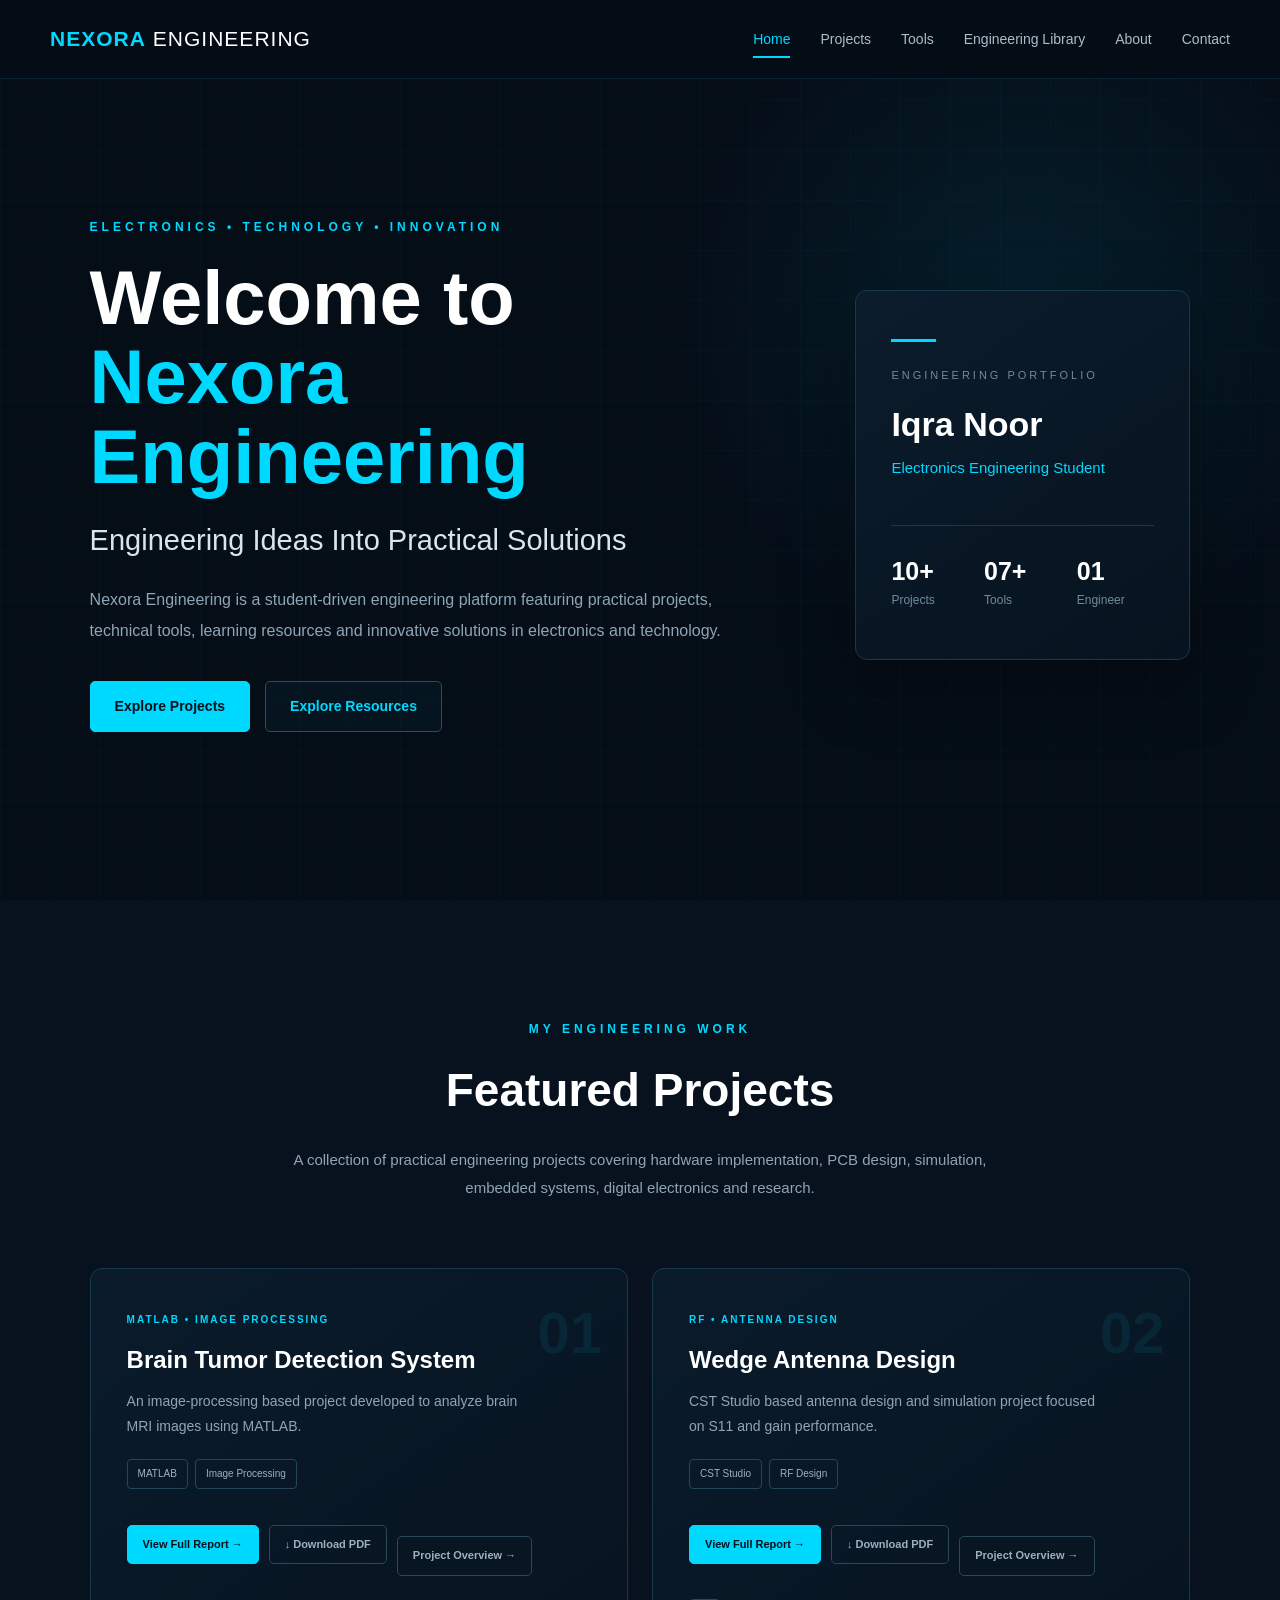
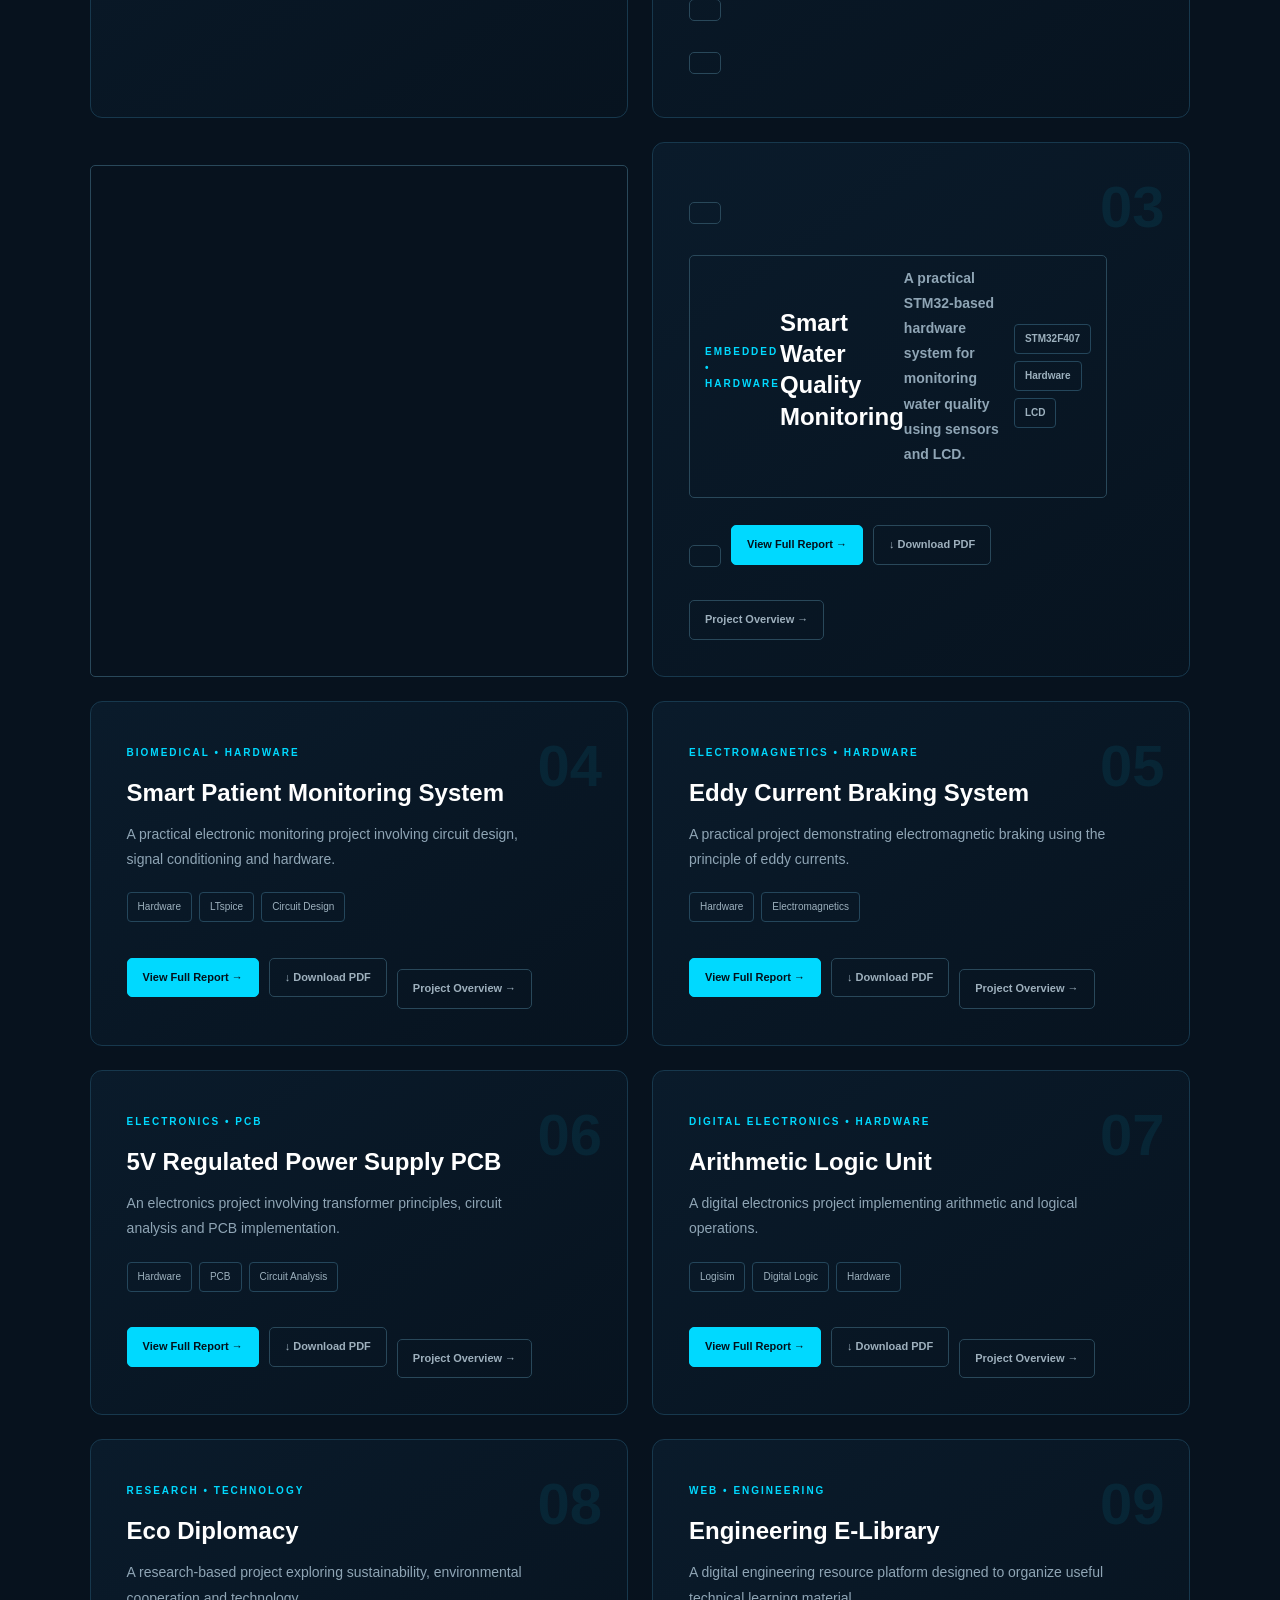
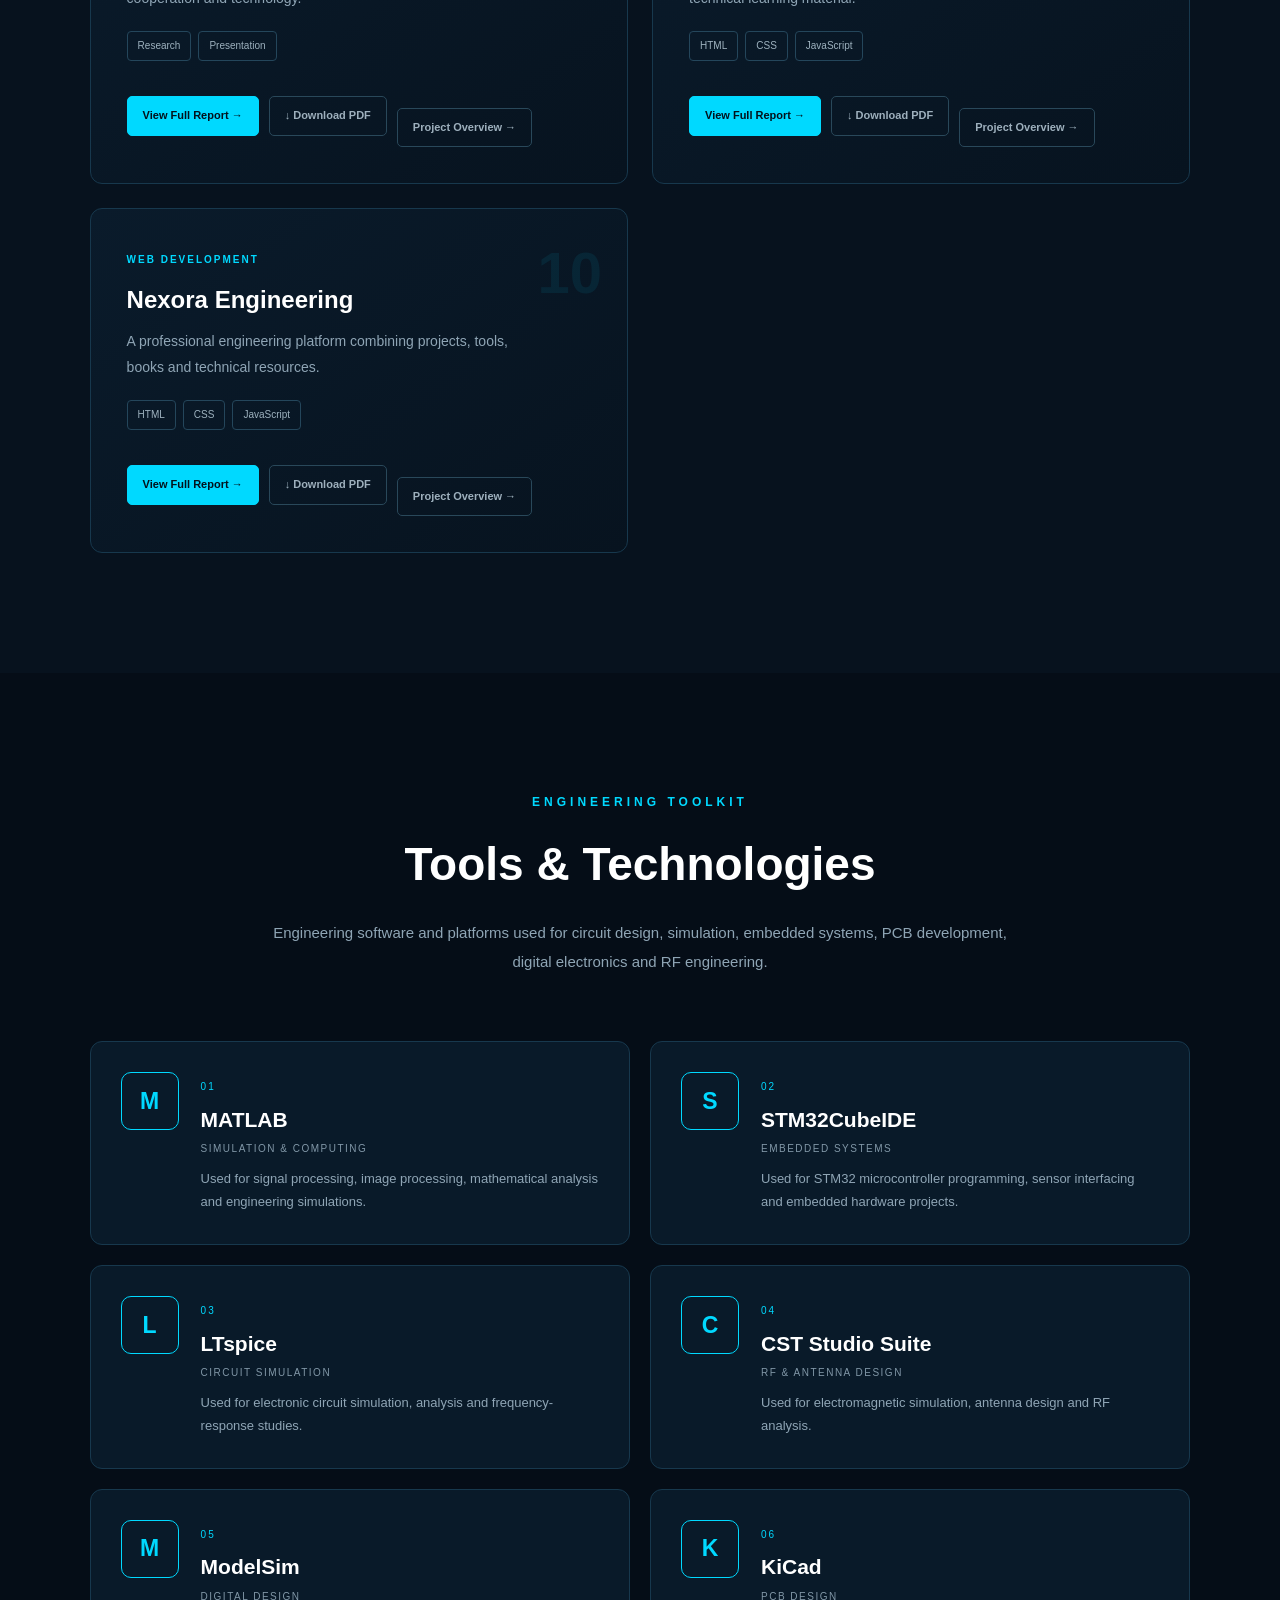
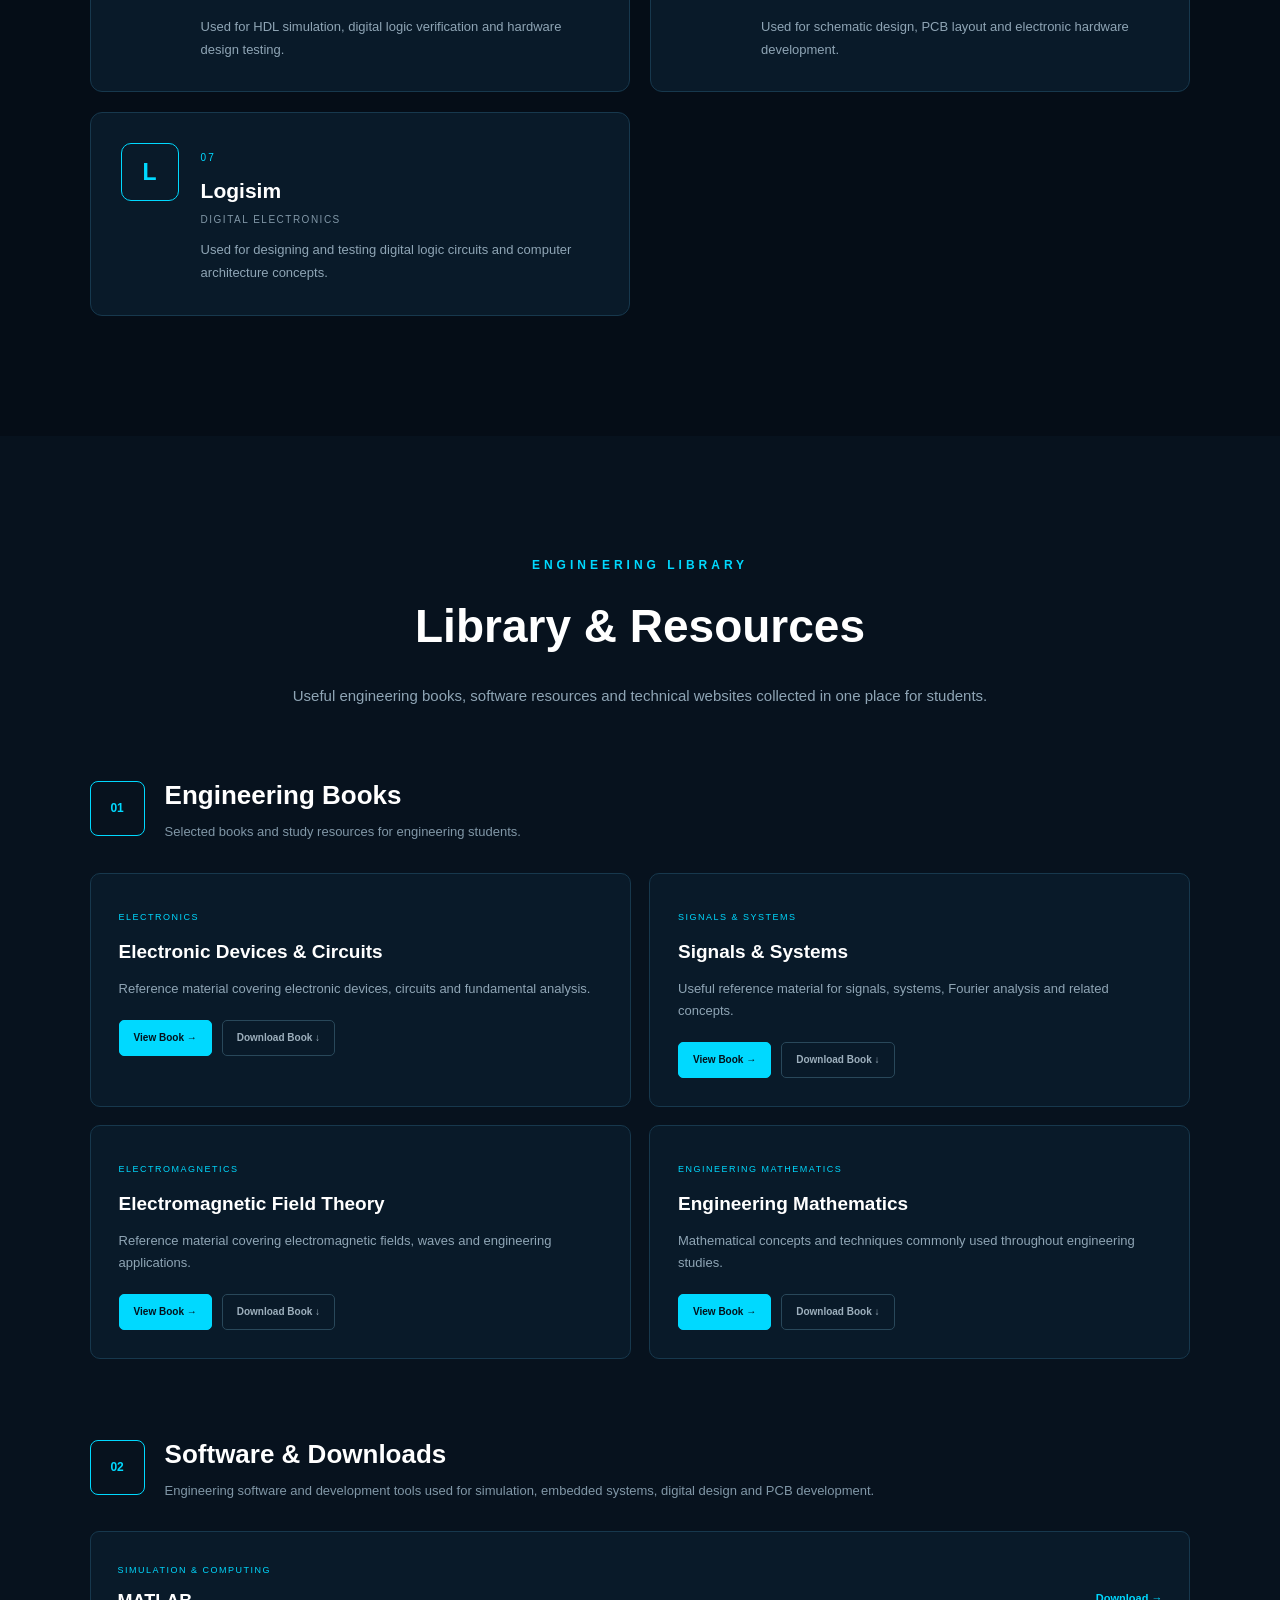
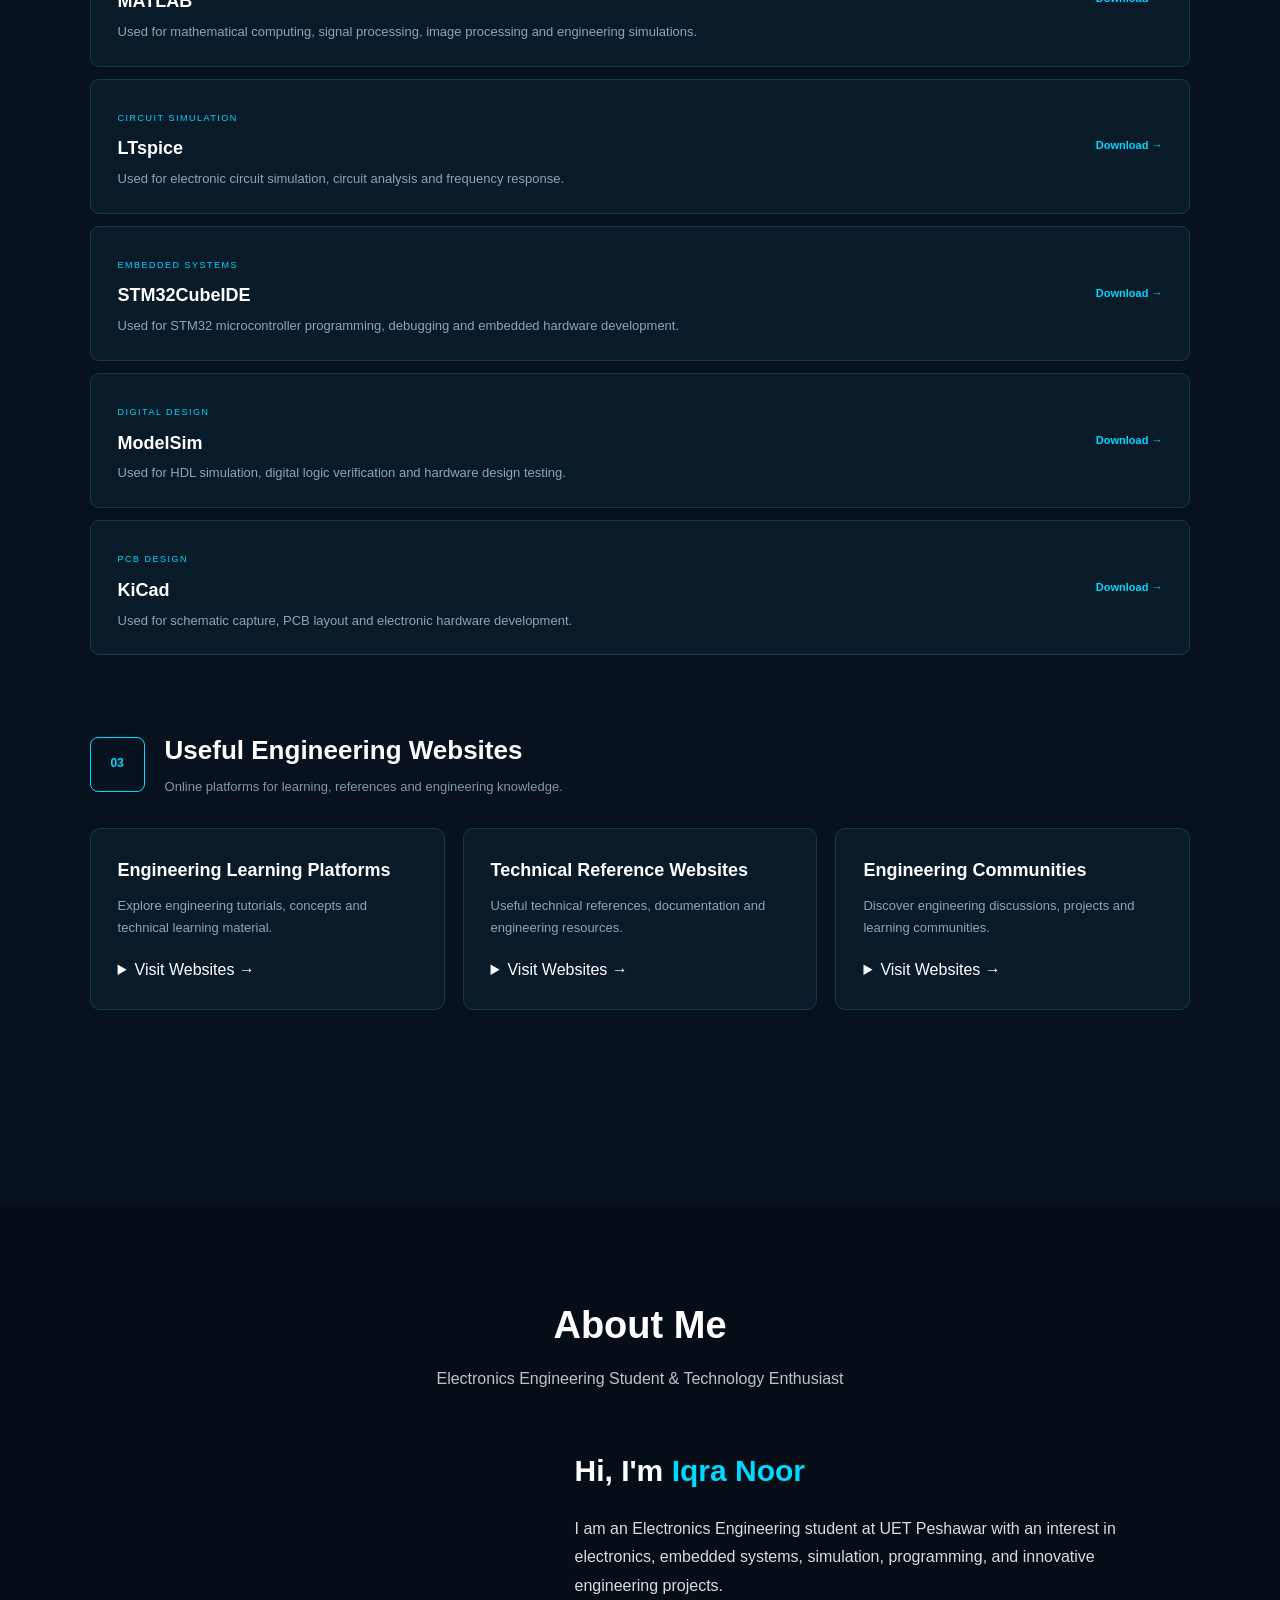
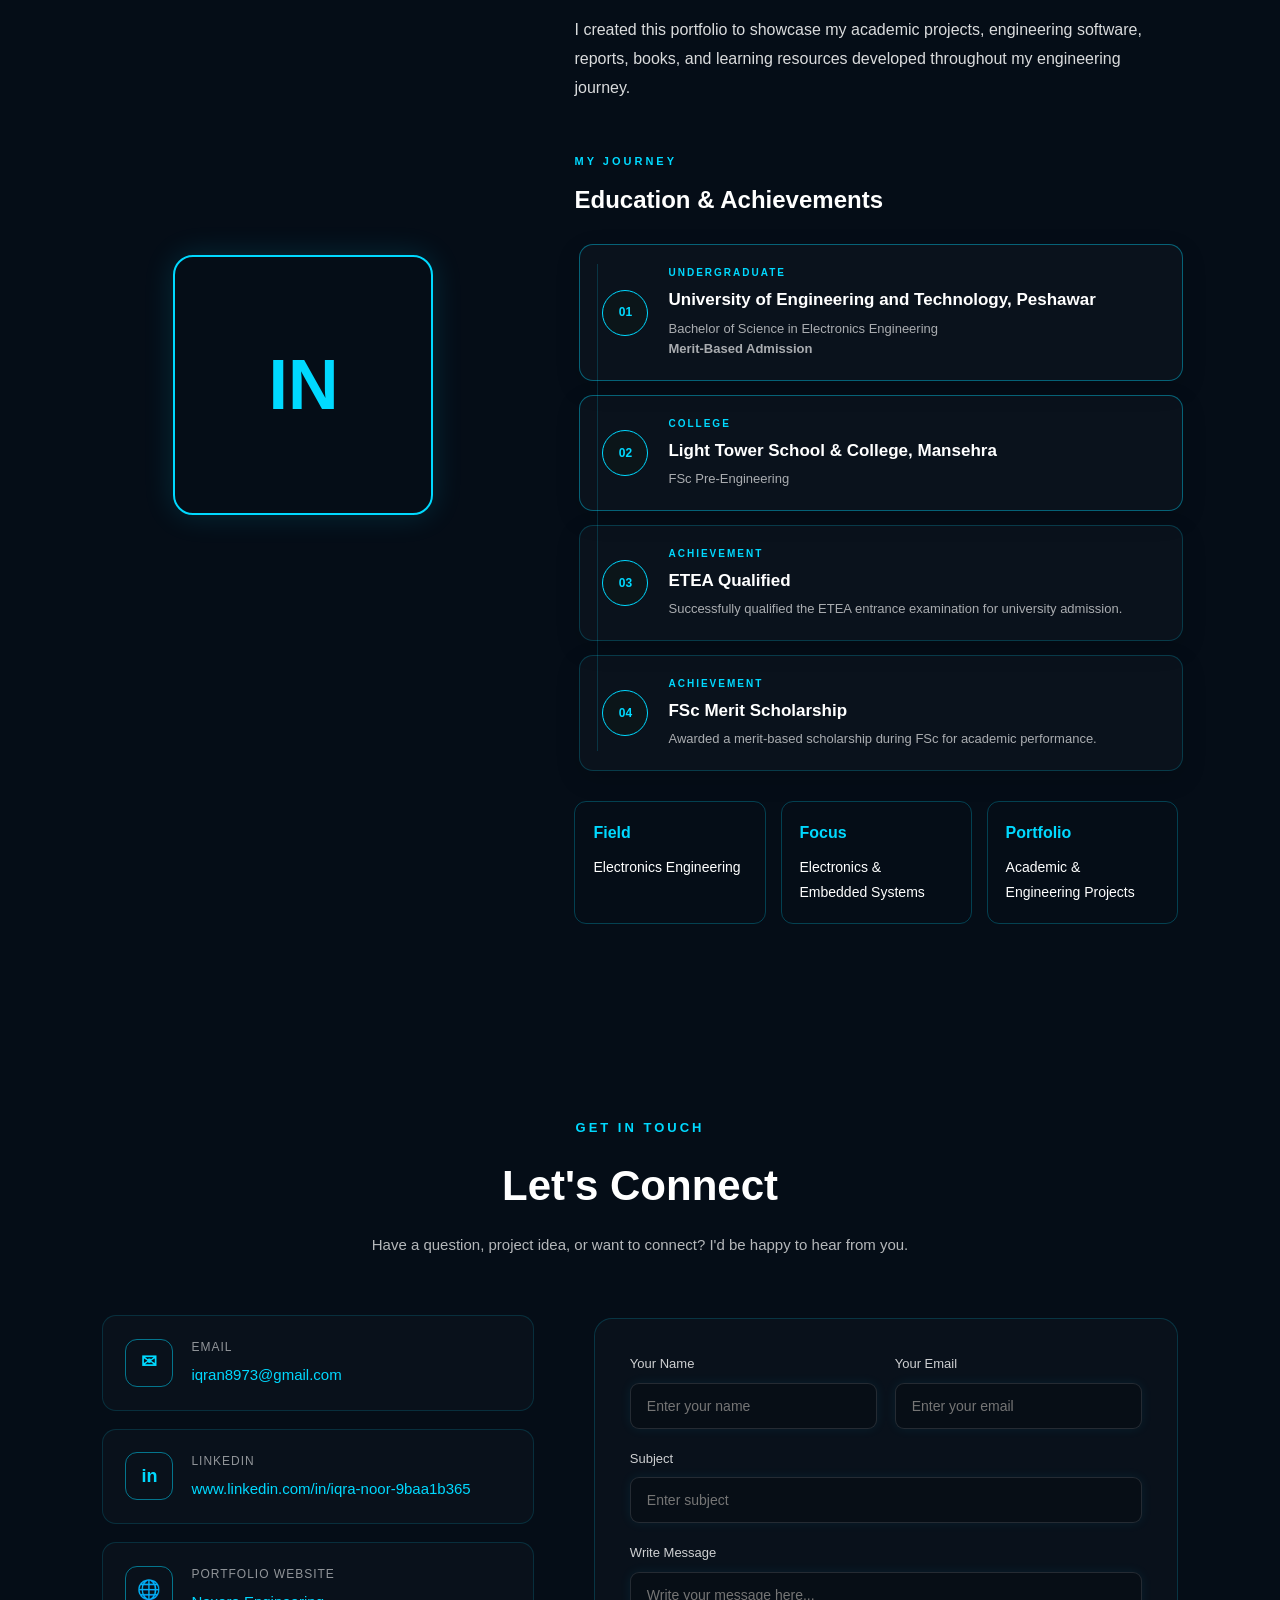
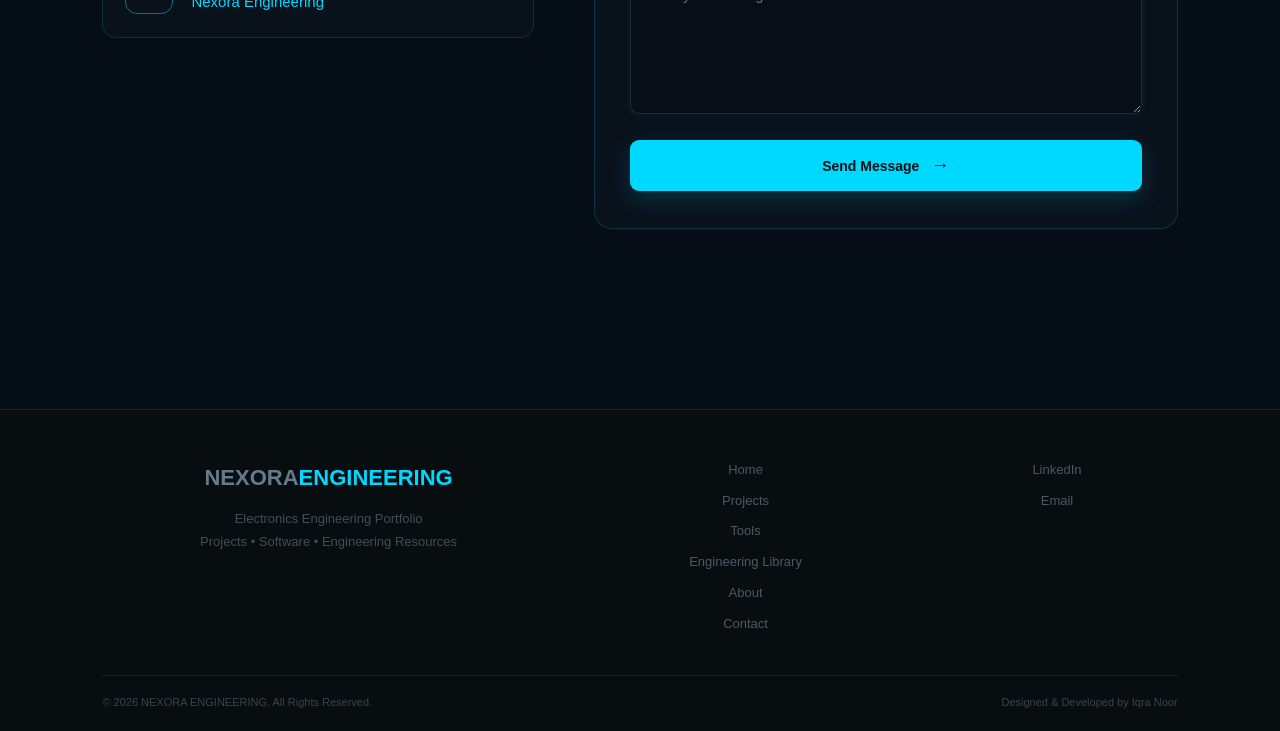
==== commit 0206dce3: "Add files via upload" ====
--- a/index.html
+++ b/index.html
@@ -177,22 +177,19 @@
 
         <div class="report-buttons">
 
-            <a href="reports/brain-tumor.pdf"
-               target="_blank"
-               class="report-view">
-                View Full Report →
-            </a>
-
-            <a href="reports/brain-tumor.pdf"
-               download
-               class="report-download">
-                ↓ Download PDF
-            </a>
-
-        </div>
-
-        <!-- PROJECT OVERVIEW BUTTON -->
-    <a href="project-overviews/brain-tumor.html"
+            <a href="reports/brain-tumor.pdf.pdf"
+   target="_blank"
+   class="report-view">
+    View Full Report →
+</a>
+
+<a href="reports/brain-tumor.pdf.pdf"
+   download
+   class="report-download">
+    ↓ Download PDF
+</a>
+
+<a href="project-overviews/brain-tumor.html"
    class="project-overview-btn">
     Project Overview →
 </a>
@@ -225,20 +222,24 @@
                 </div>
 
                 <div class="report-buttons">
-    <a href="reports/wedge-antenna.pdf" class="report-view" target="_blank">
-        View Full Report →
-    </a>
-
-    <a href="reports/wedge-antenna.pdf" class="report-download" download>
-        ↓ Download PDF
-    </a>
-</div>
+    <a href="reports/wedge-antenna.pdf.pdf"
+   target="_blank"
+   class="report-view">
+    View Full Report →
+</a>
+
+<a href="reports/wedge-antenna.pdf.pdf"
+   download
+   class="report-download">
+    ↓ Download PDF
+</a>
 
 <a href="project-overviews/wedge-antenna.html"
    class="project-overview-btn">
     Project Overview →
-</a>
-</article>
+    </div>
+            </div>
+        </article>
 
        <!-- PROJECT 03 -->
 
@@ -267,20 +268,19 @@
 
                 <div class="report-buttons">
 
-                    <a href="reports/water-quality.pdf.docx"
-                       target="_blank"
-                       class="report-view">
-                        View Full Report →
-                    </a>
-
-                    <a href="reports/water-quality.pdf.docx"
-                       download
-                       class="report-download">
-                        ↓ Download PDF
-                    </a>
-
-                </div>
-                <a href="project-overviews/water-quality.html"
+                   <a href="reports/water-quality.pdf.pdf"
+   target="_blank"
+   class="report-view">
+    View Full Report →
+</a>
+
+<a href="reports/water-quality.pdf.pdf"
+   download
+   class="report-download">
+    ↓ Download PDF
+</a>
+
+<a href="project-overviews/water-quality.html"
    class="project-overview-btn">
     Project Overview →
 </a>
@@ -315,17 +315,17 @@
 
                 <div class="report-buttons">
 
-                    <a href="reports/patient-monitoring.pdf.pdff"
-                       target="_blank"
-                       class="report-view">
-                        View Full Report →
-                    </a>
-
                     <a href="reports/patient-monitoring.pdf.pdf"
-                       download
-                       class="report-download">
-                        ↓ Download PDF
-                    </a>
+   target="_blank"
+   class="report-view">
+    View Full Report →
+</a>
+
+<a href="reports/patient-monitoring.pdf.pdf"
+   download
+   class="report-download">
+    ↓ Download PDF
+</a>
 
 <a href="project-overviews/patient-monitoring.html"
    class="project-overview-btn">
@@ -362,20 +362,19 @@
 
                 <div class="report-buttons">
 
-                    <a href="reports/eddy-current.pdf.pdf"
-                       target="_blank"
-                       class="report-view">
-                        View Full Report →
-                    </a>
-
-                    <a href="reports/eddy-current.pdf.pdf"
-                       download
-                       class="report-download">
-                        ↓ Download PDF
-                    </a>
-
-                </div>
-                <a href="project-overviews/eddy-current.html"
+                  <a href="reports/eddy-current.pdf.pdf"
+   target="_blank"
+   class="report-view">
+    View Full Report →
+</a>
+
+<a href="reports/eddy-current.pdf.pdf"
+   download
+   class="report-download">
+    ↓ Download PDF
+</a>
+
+<a href="project-overviews/eddy-current.html"
    class="project-overview-btn">
     Project Overview →
 </a>
@@ -412,20 +411,19 @@
 
                 <div class="report-buttons">
 
-                    <a href="reports/5v-regulated-power-supply.pdf.docx"
-                       target="_blank"
-                       class="report-view">
-                        View Full Report →
-                    </a>
-
-                    <a href="reports/5v-regulated-power-supply.pdf.docx"
-                       download
-                       class="report-download">
-                        ↓ Download PDF
-                    </a>
-
-                </div>
-               <a href="project-overviews/power-supply.html"
+                   <a href="reports/5v-regulated-power-supply.pdf.pdf"
+   target="_blank"
+   class="report-view">
+    View Full Report →
+</a>
+
+<a href="reports/5v-regulated-power-supply.pdf.pdf"
+   download
+   class="report-download">
+    ↓ Download PDF
+</a>
+
+<a href="project-overviews/power-supply.html"
    class="project-overview-btn">
     Project Overview →
 </a>
@@ -460,20 +458,19 @@
                 </div>
 
                 <div class="report-buttons">
-
-                    <a href="reports/alu.pdf.pdf"
-                       target="_blank"
-                       class="report-view">
-                        View Full Report →
-                    </a>
-
-                    <a href="reports/alu.pdf.pdf"
-                       download
-                       class="report-download">
-                        ↓ Download PDF
-                    </a>
-
-               <a href="project-overviews/alu.html"
+<a href="reports/alu.pdf.pdf"
+   target="_blank"
+   class="report-view">
+    View Full Report →
+</a>
+
+<a href="reports/alu.pdf.pdf"
+   download
+   class="report-download">
+    ↓ Download PDF
+</a>
+
+<a href="project-overviews/alu.html"
    class="project-overview-btn">
     Project Overview →
 </a>
@@ -506,19 +503,19 @@
 
                 <div class="report-buttons">
 
-                    <a href="reports/eco-diplomacy.pdf.docx"
-                       target="_blank"
-                       class="report-view">
-                        View Full Report →
-                    </a>
-
-                    <a href="reports/eco-diplomacy.pdf.docx"
-                       download
-                       class="report-download">
-                        ↓ Download PDF
-                    </a>
-
-              <a href="project-overviews/eco-diplomacy.html"
+                    <a href="reports/eco-diplomacy.pdf.pdf"
+   target="_blank"
+   class="report-view">
+    View Full Report →
+</a>
+
+<a href="reports/eco-diplomacy.pdf.pdf"
+   download
+   class="report-download">
+    ↓ Download PDF
+</a>
+
+<a href="project-overviews/eco-diplomacy.html"
    class="project-overview-btn">
     Project Overview →
 </a>
@@ -553,20 +550,19 @@
 
                 <div class="report-buttons">
 
-                    <a href="reports/e-library.pdf.docx"
-                       target="_blank"
-                       class="report-view">
-                        View Full Report →
-                    </a>
-
-                    <a href="reports/e-library.pdf.docx"
-                       download
-                       class="report-download">
-                        ↓ Download PDF
-                    </a>
-
-                </div>
-                <a href="project-overviews/e-library.html"
+                   <a href="reports/e-library.pdf.pdf"
+   target="_blank"
+   class="report-view">
+    View Full Report →
+</a>
+
+<a href="reports/e-library.pdf.pdf"
+   download
+   class="report-download">
+    ↓ Download PDF
+</a>
+
+<a href="project-overviews/e-library.html"
    class="project-overview-btn">
     Project Overview →
 </a>
@@ -602,19 +598,18 @@
                 <div class="report-buttons">
 
                     <a href="reports/nexora-engineering.pdf.pdf"
-                       target="_blank"
-                       class="report-view">
-                        View Full Report →
-                    </a>
-
-                    <a href="reports/nexora-engineering.pdf.pdf"
-                       download
-                       class="report-download">
-                        ↓ Download PDF
-                    </a>
-
-                </div>
-                <a href="project-overviews/nexora-engineering.html"
+   target="_blank"
+   class="report-view">
+    View Full Report →
+</a>
+
+<a href="reports/nexora-engineering.pdf.pdf"
+   download
+   class="report-download">
+    ↓ Download PDF
+</a>
+
+<a href="project-overviews/nexora-engineering.html"
    class="project-overview-btn">
     Project Overview →
 </a>
@@ -625,6 +620,7 @@
     </div>
 
 </section>
+
 <!-- ================= TOOLS ================= -->
 
 <section id="tools" class="tools-section">
@@ -640,12 +636,10 @@
             simulation, embedded systems, PCB development, digital
             electronics and RF engineering.
         </p>
-
     </div>
 
 
     <div class="tools-grid">
-
 
         <!-- MATLAB -->
 
@@ -810,9 +804,8 @@
                     circuits and computer architecture concepts.
                 </p>
 
-            </div>
-
-        </div>
+              </div>
+    </div>
 
 </section>
 
@@ -833,32 +826,25 @@
 
     </div>
 
-    
+
 <!-- ================= ENGINEERING BOOKS ================= -->
 
 <div class="library-block">
 
     <div class="library-title">
-
         <span>01</span>
-
         <div>
             <h3>Engineering Books</h3>
-
             <p>
                 Selected books and study resources for engineering students.
             </p>
         </div>
-
-    </div>
-
+    </div>
 
     <div class="library-grid">
 
         <!-- BOOK 01 -->
-
         <div class="library-card">
-
             <span class="library-category">
                 ELECTRONICS
             </span>
@@ -872,25 +858,23 @@
 
             <div class="book-actions">
 
-                <a href="https://drive.google.com/file/d/1Z5Tu-AzJ3ggFacgj6YbMII2z-GPj_6rp/view?usp=sharing"
+                <a href="books/electronic-devices.pdf.pdf"
                    class="library-btn"
                    target="_blank">
                     View Book →
                 </a>
 
-                <a href="https://drive.google.com/file/d/1Z5Tu-AzJ3ggFacgj6YbMII2z-GPj_6rp/view?usp=sharing"
+                <a href="books/electronic-devices.pdf.pdf"
                    class="download-book"
-                   target="_blank">
+                   download>
                     Download Book ↓
                 </a>
 
             </div>
-
         </div>
 
 
         <!-- BOOK 02 -->
-
         <div class="library-card">
 
             <span class="library-category">
@@ -906,25 +890,23 @@
 
             <div class="book-actions">
 
-                <a href="https://docs.google.com/document/d/1BFuLdT1NKD165Jg7s27x02BlvxGiDI7i/edit?usp=drive_link"
+                <a href="books/signals-systems.pdf.docx"
                    class="library-btn"
                    target="_blank">
                     View Book →
                 </a>
 
-                <a href="https://docs.google.com/document/d/1BFuLdT1NKD165Jg7s27x02BlvxGiDI7i/edit?usp=drive_link"
+                <a href="books/signals-systems.pdf.docx"
                    class="download-book"
-                   target="_blank">
+                   download>
                     Download Book ↓
                 </a>
 
             </div>
-
         </div>
 
 
         <!-- BOOK 03 -->
-
         <div class="library-card">
 
             <span class="library-category">
@@ -940,25 +922,23 @@
 
             <div class="book-actions">
 
-                <a href="https://drive.google.com/file/d/1EoD9AALB1vq0pfVKBNa6gJX8BEBH663c/view?usp=drive_link"
+                <a href="books/electromagnetic-field-theory.pdf.pdf"
                    class="library-btn"
                    target="_blank">
                     View Book →
                 </a>
 
-                <a href="https://drive.google.com/file/d/1EoD9AALB1vq0pfVKBNa6gJX8BEBH663c/view?usp=drive_link"
+                <a href="books/electromagnetic-field-theory.pdf.pdf"
                    class="download-book"
-                   target="_blank">
+                   download>
                     Download Book ↓
                 </a>
 
             </div>
-
         </div>
 
 
         <!-- BOOK 04 -->
-
         <div class="library-card">
 
             <span class="library-category">
@@ -974,26 +954,27 @@
 
             <div class="book-actions">
 
-                <a href="https://drive.google.com/file/d/1kGww6DcljwEgh1xnJh5JxS9OkvJxeLTO/view?usp=drive_link"
+                <a href="books/engineering-mathematics.pdf.pdf"
                    class="library-btn"
                    target="_blank">
                     View Book →
                 </a>
 
-                <a href="https://drive.google.com/file/d/1kGww6DcljwEgh1xnJh5JxS9OkvJxeLTO/view?usp=drive_link"
-                   class="download-book"
-                   target="_blank">
+                <a href="books/engineering-mathematics.pdf.pdf"
+                   download
+                   class="download-book">
                     Download Book ↓
                 </a>
 
             </div>
-
         </div>
 
     </div>
 
 </div>
-
+           
+ 
+     
 
         
                <!-- ================= SOFTWARE & DOWNLOADS ================= -->
@@ -1636,7 +1617,6 @@
 
 <footer class="footer">
 
-```
 <div class="footer-container">
 
     <div class="footer-brand">
@@ -1690,7 +1670,6 @@
     </p>
 
 </div>
-```
 
 </footer>
 
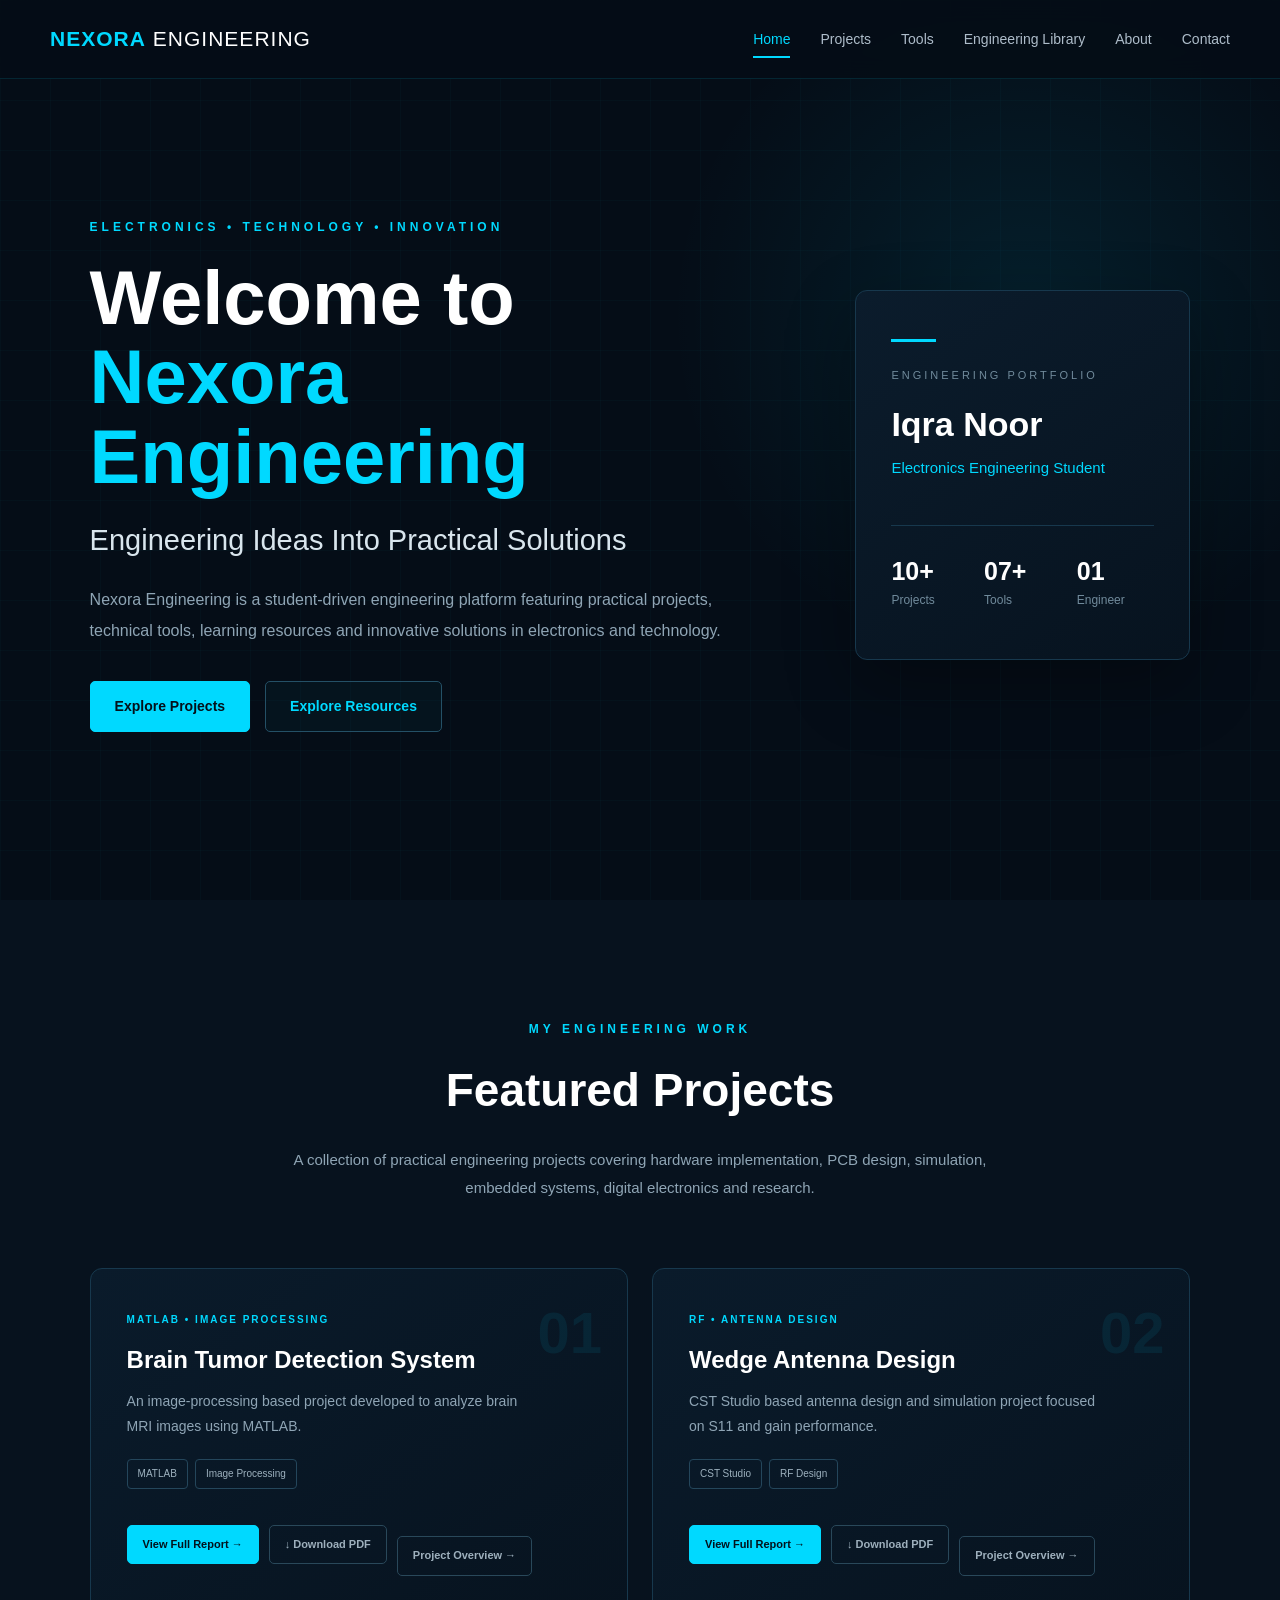
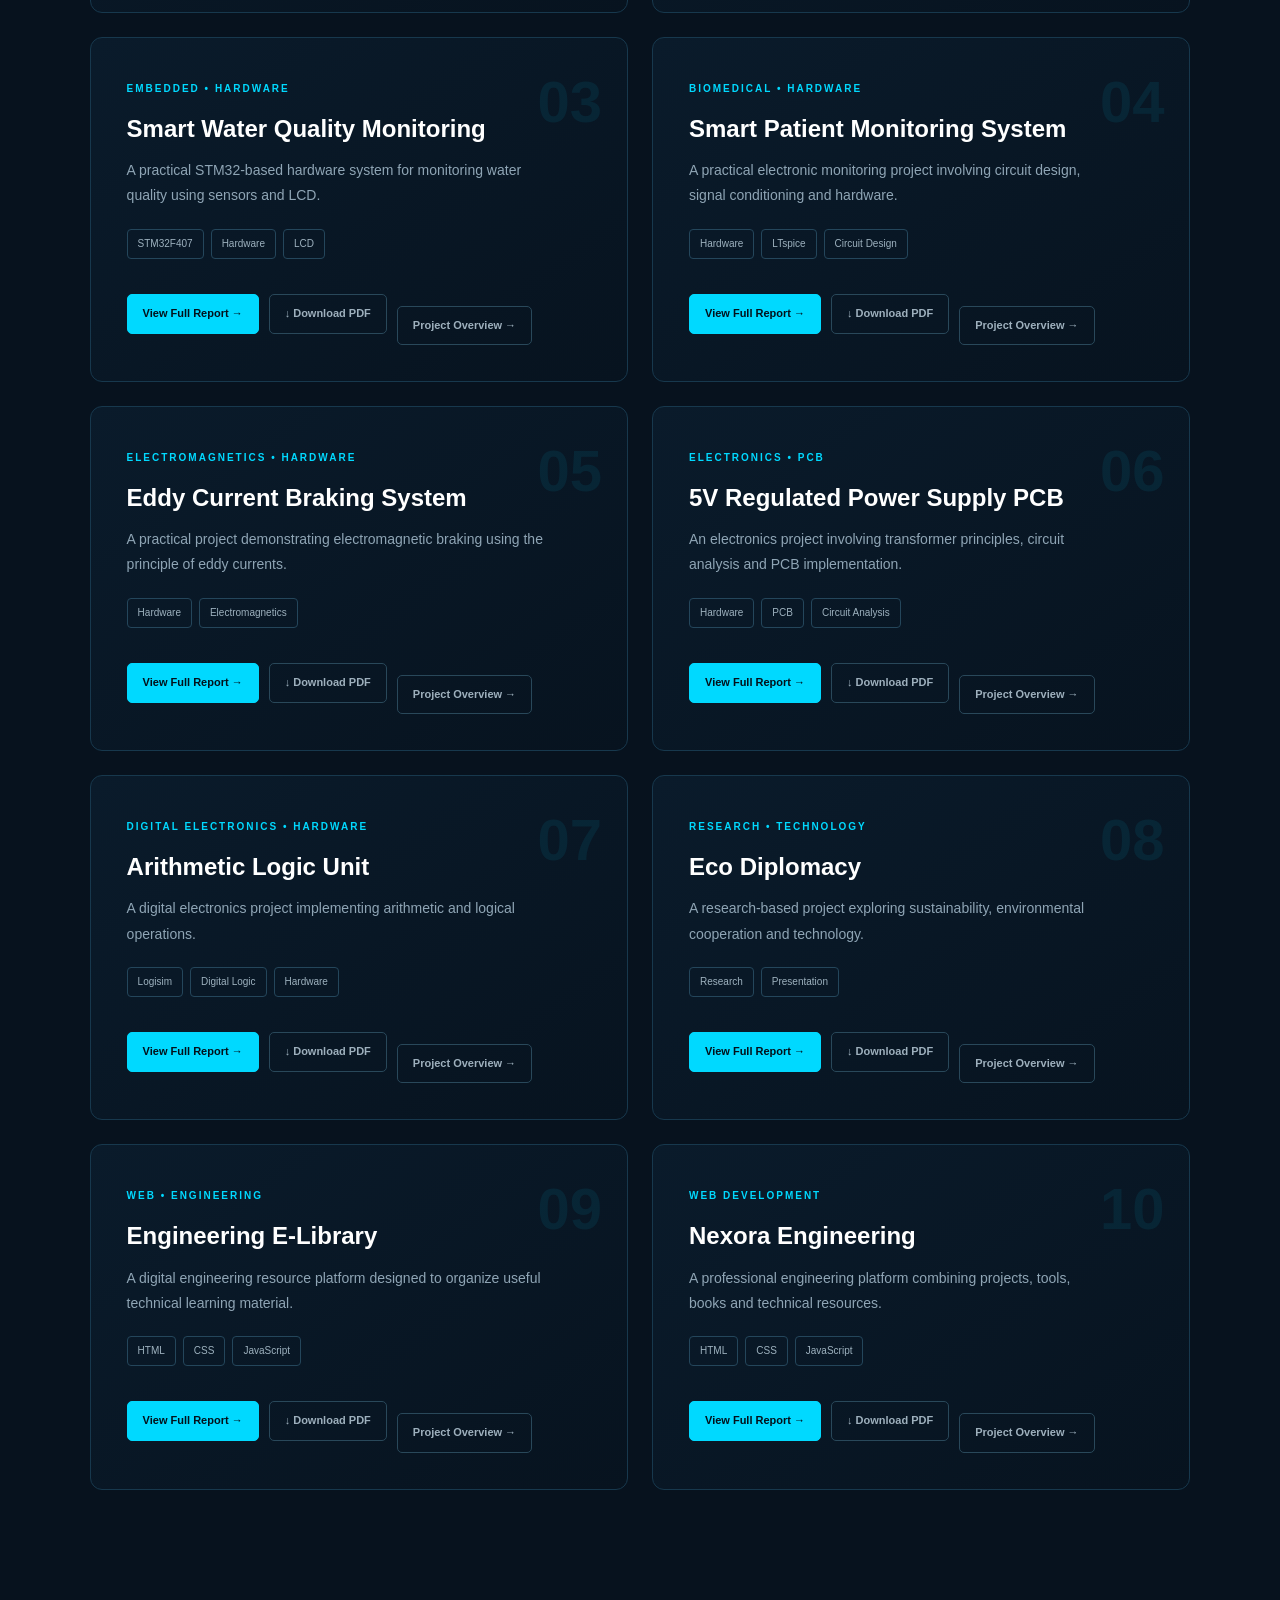
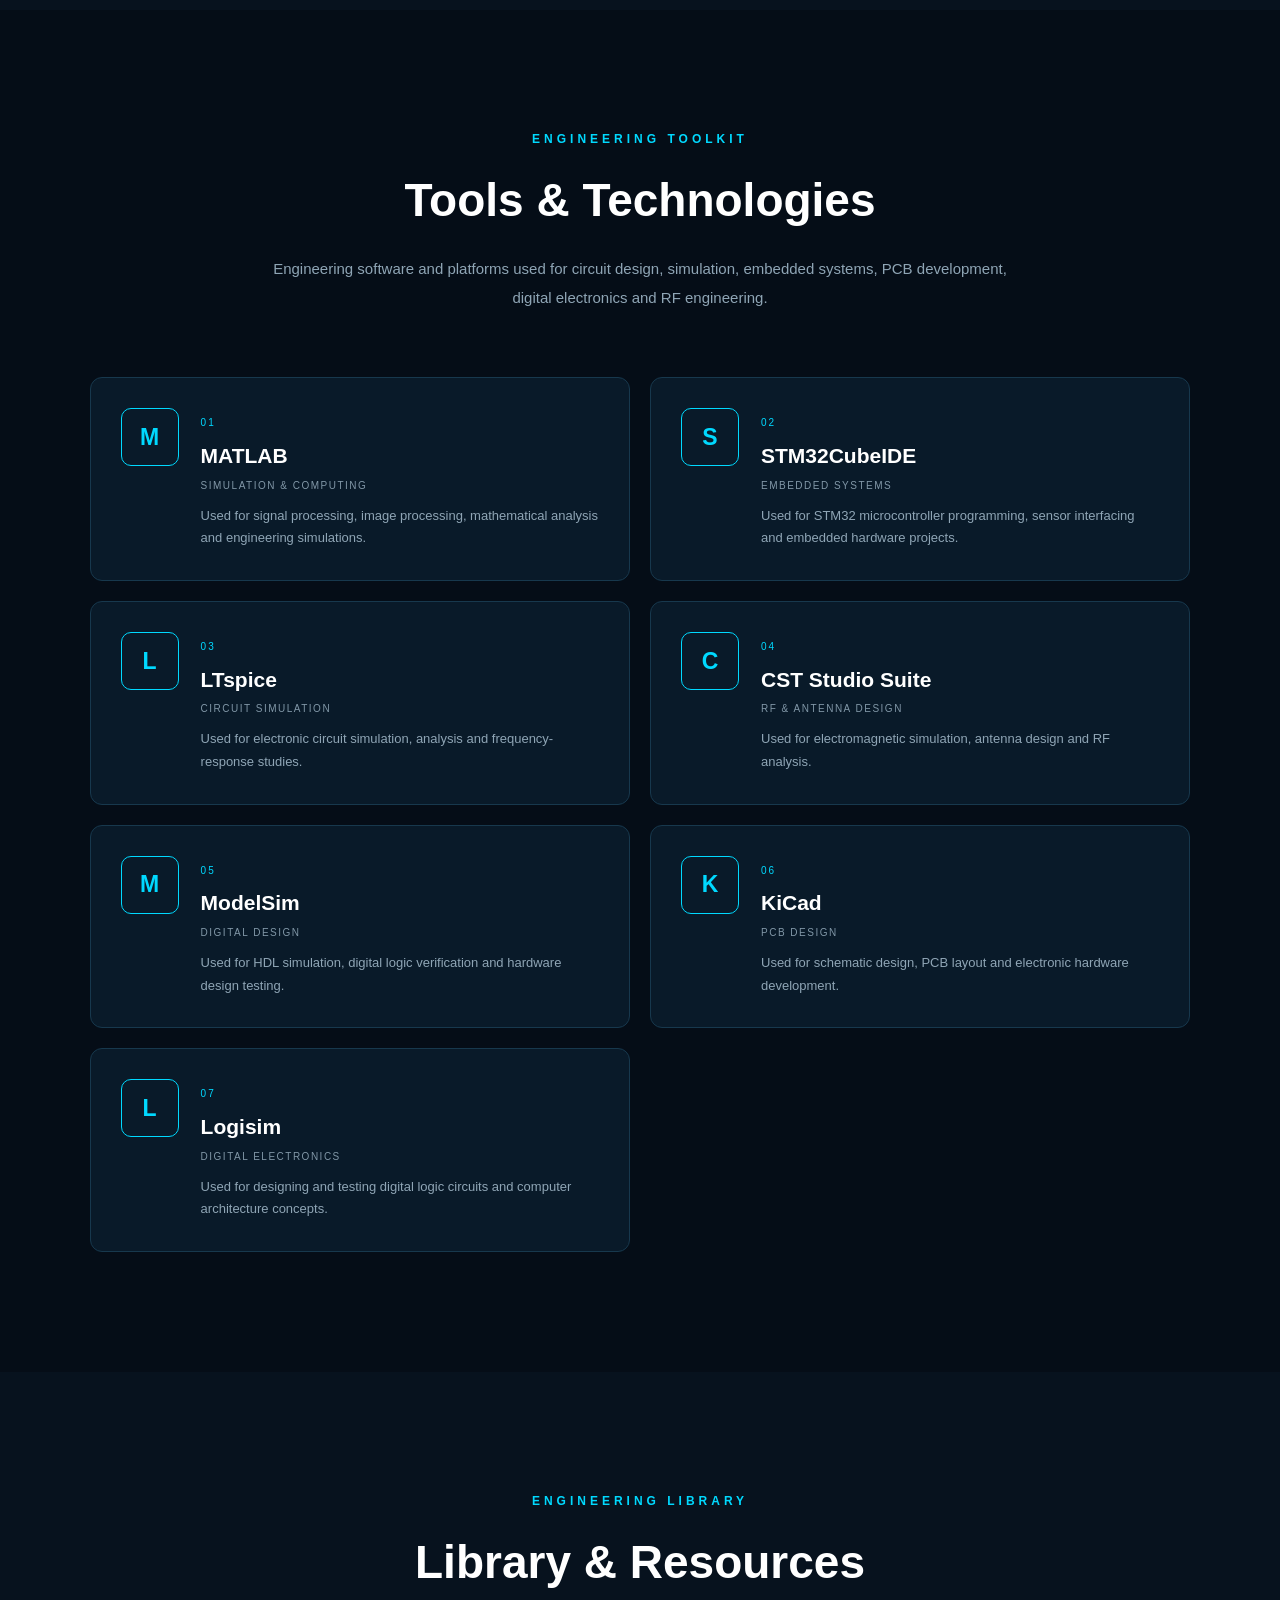
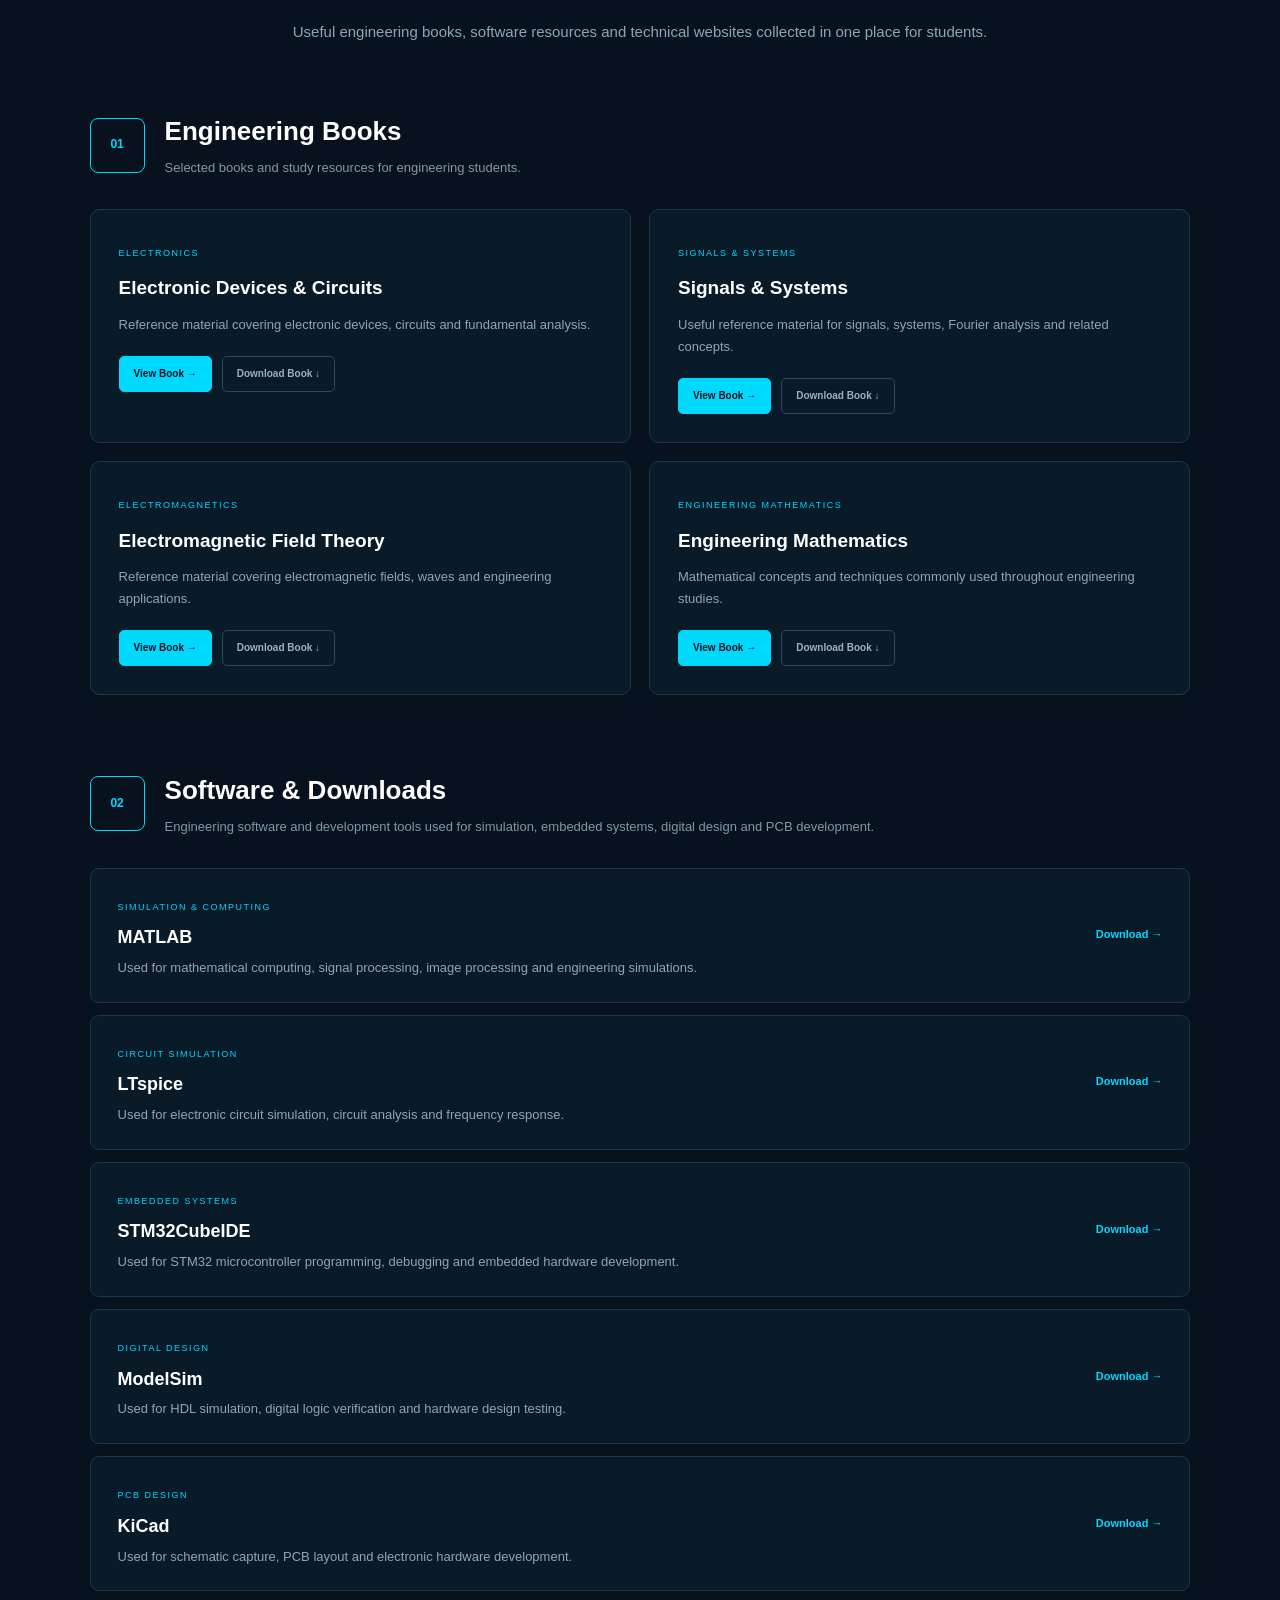
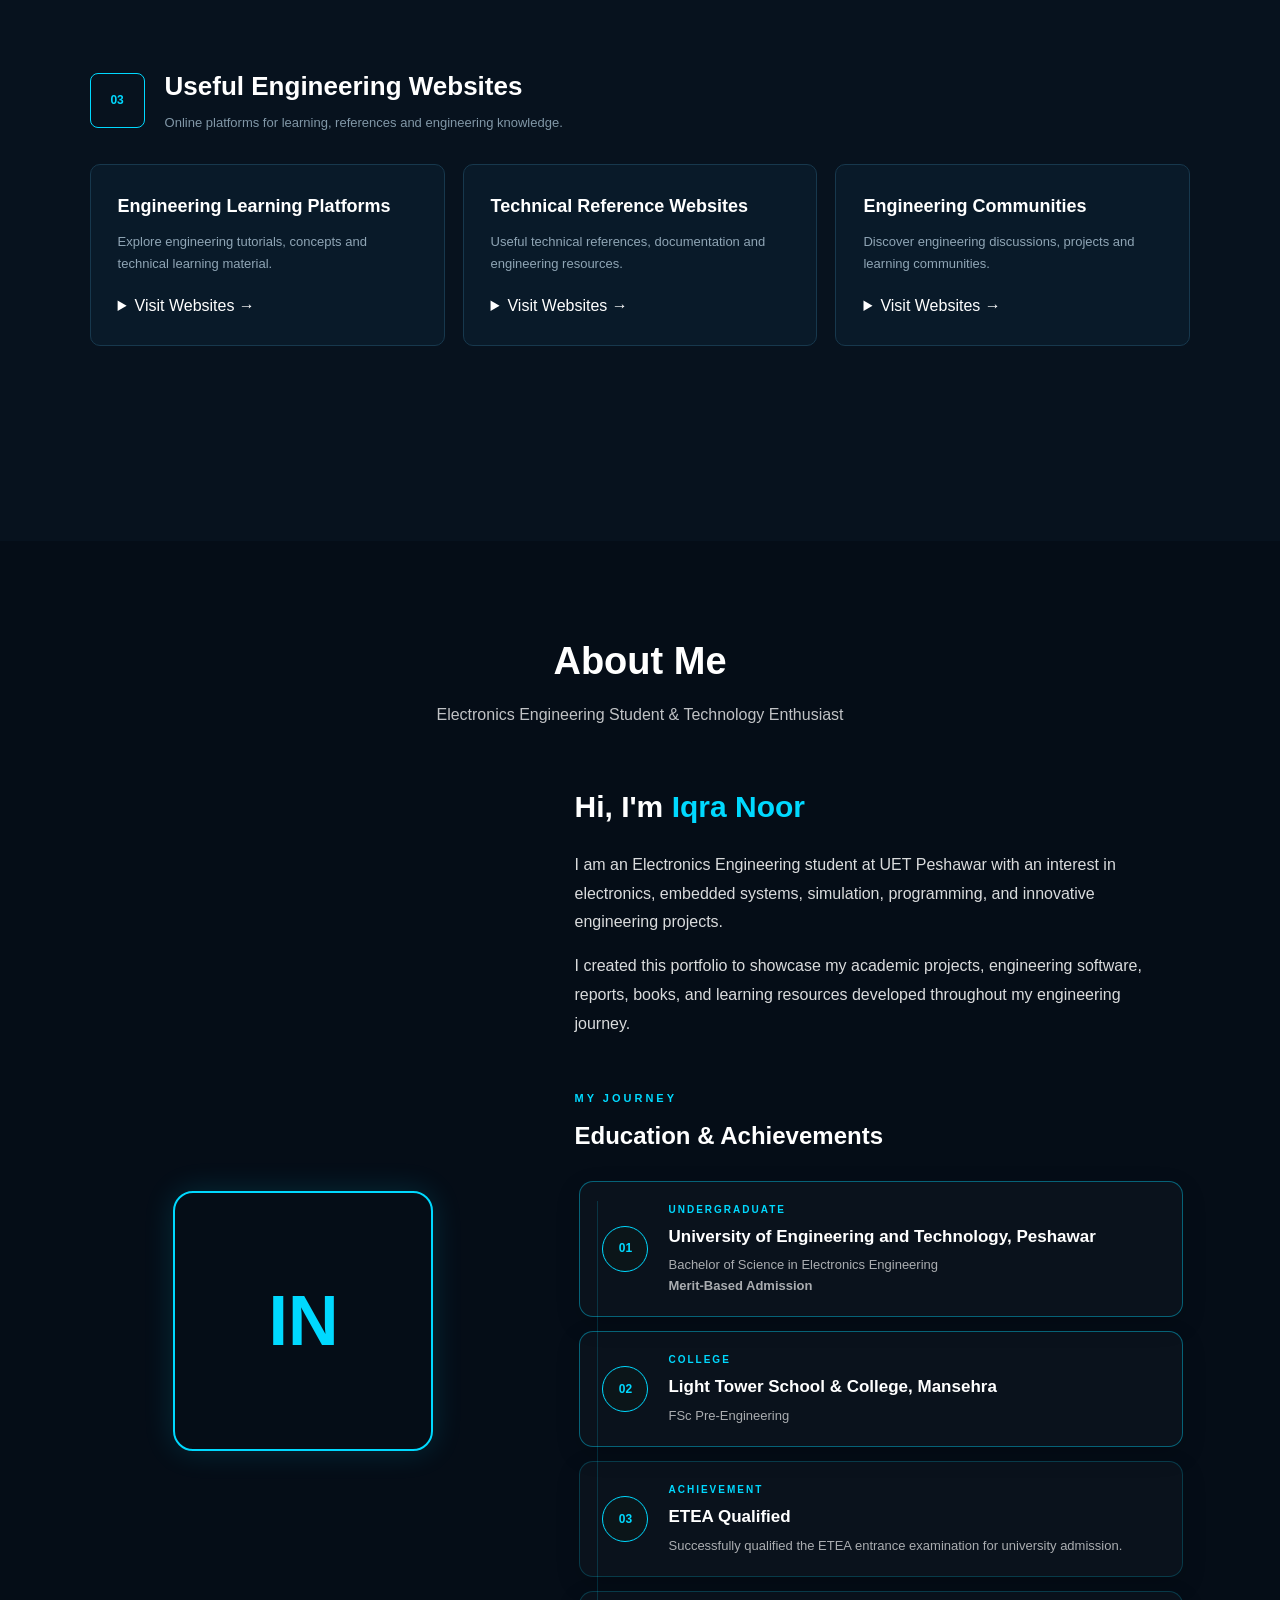
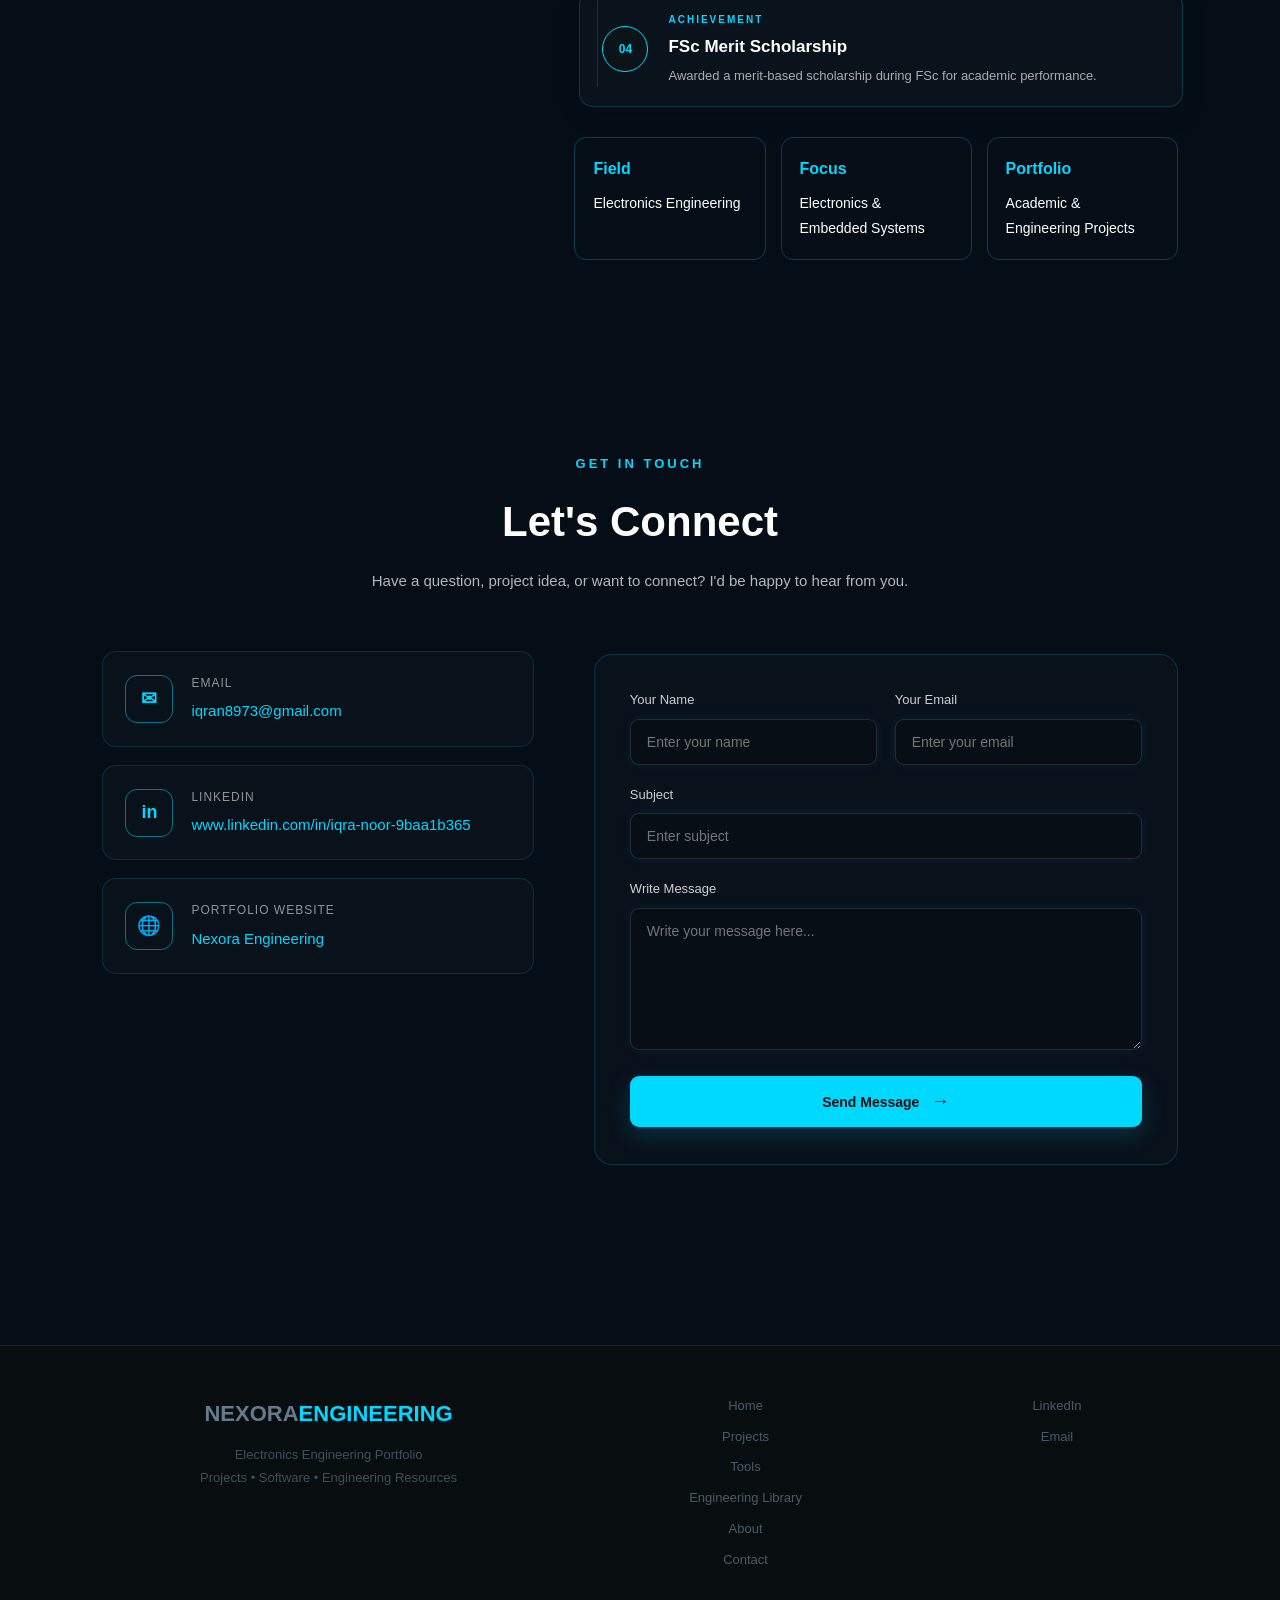
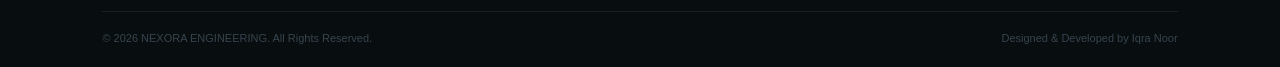
==== commit be9b14fd: "Fix project section" ====
--- a/index.html
+++ b/index.html
@@ -150,8 +150,7 @@
 
     <div class="projects-grid">
 
-
-   <!-- PROJECT 01 -->
+<!-- PROJECT 01 -->
 
 <article class="project-card">
 
@@ -178,70 +177,79 @@
         <div class="report-buttons">
 
             <a href="reports/brain-tumor.pdf.pdf"
-   target="_blank"
-   class="report-view">
-    View Full Report →
-</a>
-
-<a href="reports/brain-tumor.pdf.pdf"
-   download
-   class="report-download">
-    ↓ Download PDF
-</a>
-
-<a href="project-overviews/brain-tumor.html"
-   class="project-overview-btn">
-    Project Overview →
-</a>
+               target="_blank"
+               class="report-view">
+                View Full Report →
+            </a>
+
+            <a href="reports/brain-tumor.pdf.pdf"
+               download
+               class="report-download">
+                ↓ Download PDF
+            </a>
+
+            <a href="project-overviews/brain-tumor.html"
+               class="project-overview-btn">
+                Project Overview →
+            </a>
+
+        </div>
 
     </div>
 
 </article>
-        <!-- PROJECT 02 -->
-
-        <article class="project-card">
-
-            <div class="project-number">02</div>
-
-            <div class="project-content">
-
-                <span class="project-category">
-                    RF • ANTENNA DESIGN
-                </span>
-
-                <h3>Wedge Antenna Design</h3>
-
-                <p>
-                    CST Studio based antenna design and simulation
-                    project focused on S11 and gain performance.
-                </p>
-
-                <div class="project-tags">
-                    <span>CST Studio</span>
-                    <span>RF Design</span>
-                </div>
-
-                <div class="report-buttons">
-    <a href="reports/wedge-antenna.pdf.pdf"
-   target="_blank"
-   class="report-view">
-    View Full Report →
-</a>
-
-<a href="reports/wedge-antenna.pdf.pdf"
-   download
-   class="report-download">
-    ↓ Download PDF
-</a>
-
-<a href="project-overviews/wedge-antenna.html"
-   class="project-overview-btn">
-    Project Overview →
-    </div>
-            </div>
-        </article>
-
-       <!-- PROJECT 03 -->
+
+ <!-- PROJECT 02 -->
+
+<article class="project-card">
+
+    <div class="project-number">02</div>
+
+    <div class="project-content">
+
+        <span class="project-category">
+            RF • ANTENNA DESIGN
+        </span>
+
+        <h3>Wedge Antenna Design</h3>
+
+        <p>
+            CST Studio based antenna design and simulation
+            project focused on S11 and gain performance.
+        </p>
+
+        <div class="project-tags">
+            <span>CST Studio</span>
+            <span>RF Design</span>
+        </div>
+
+        <div class="report-buttons">
+
+            <a href="reports/wedge-antenna.pdf.pdf"
+               target="_blank"
+               class="report-view">
+                View Full Report →
+            </a>
+
+            <a href="reports/wedge-antenna.pdf.pdf"
+               download
+               class="report-download">
+                ↓ Download PDF
+            </a>
+
+            <a href="project-overviews/wedge-antenna.html"
+               class="project-overview-btn">
+                Project Overview →
+            </a>
+
+        </div>
+
+    </div>
+
+</article>
+       
+            
+             <!-- PROJECT 03 -->
 
         <article class="project-card">
 
